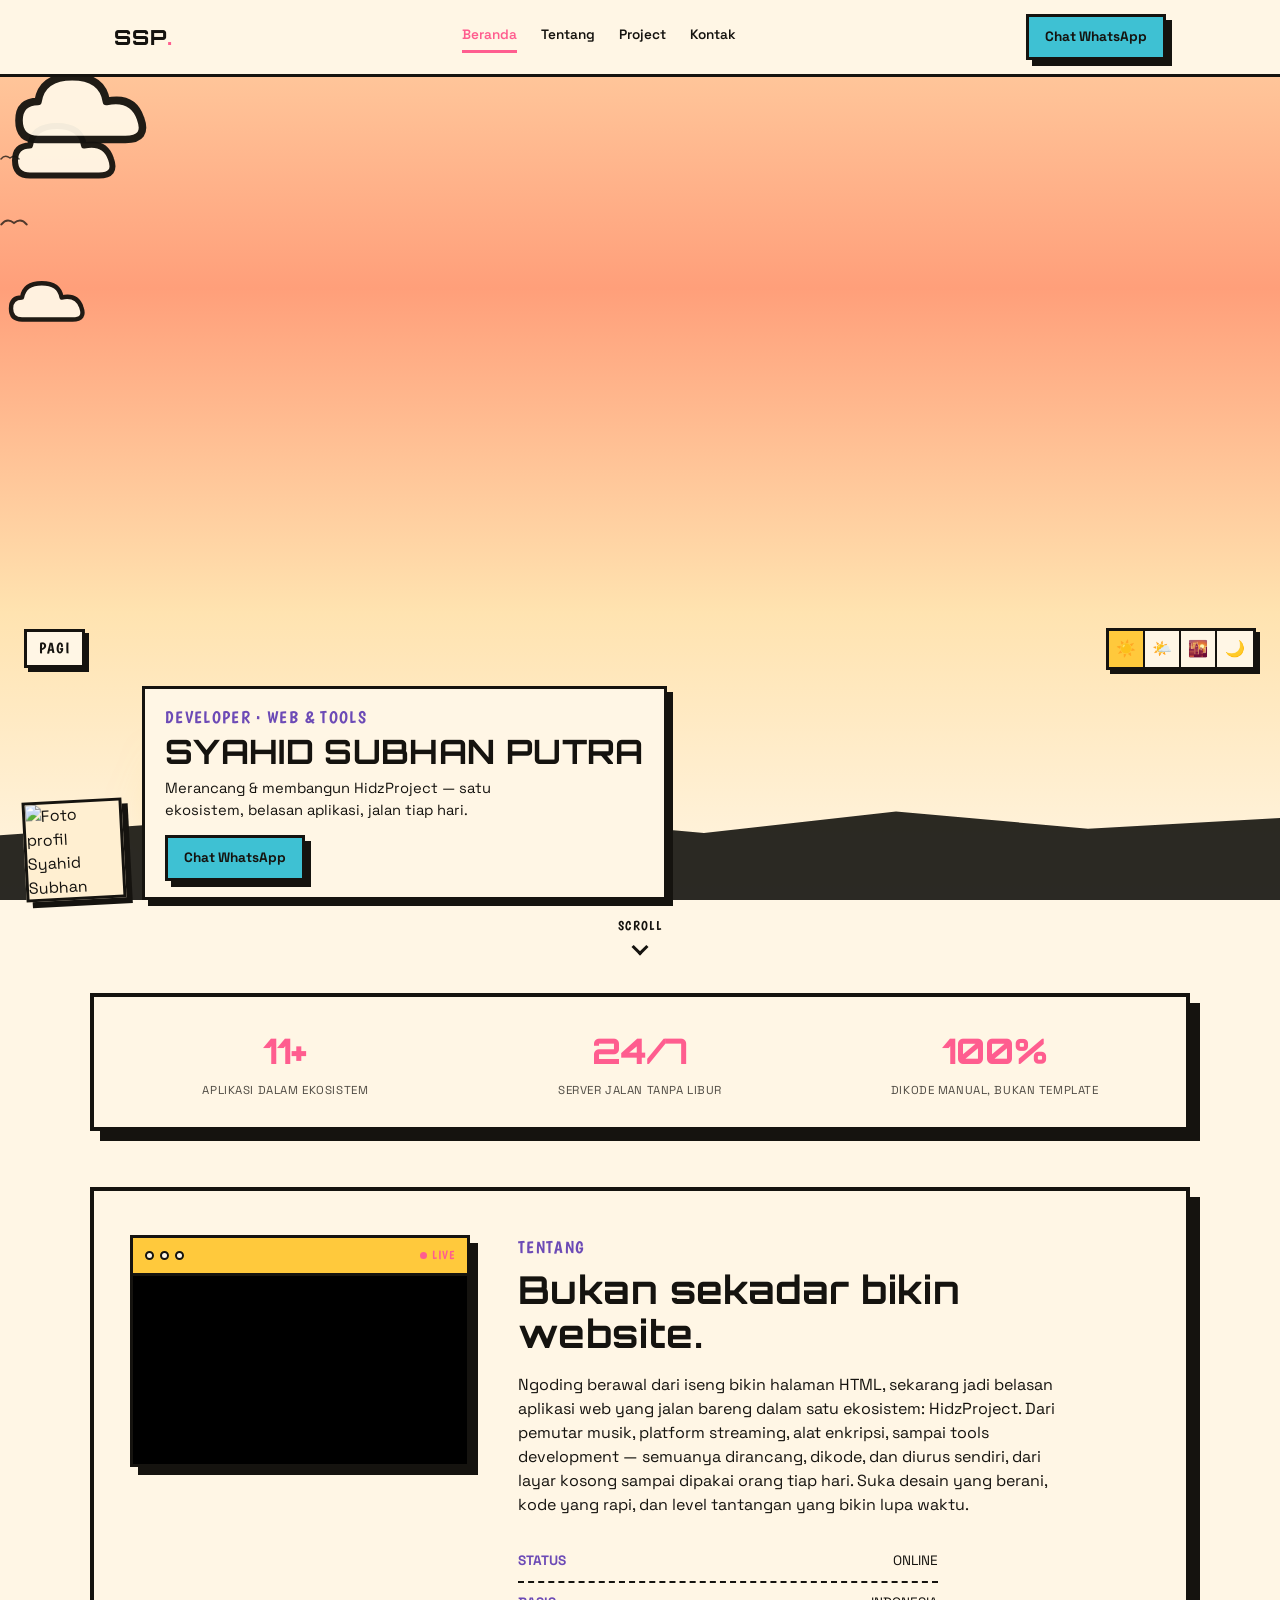
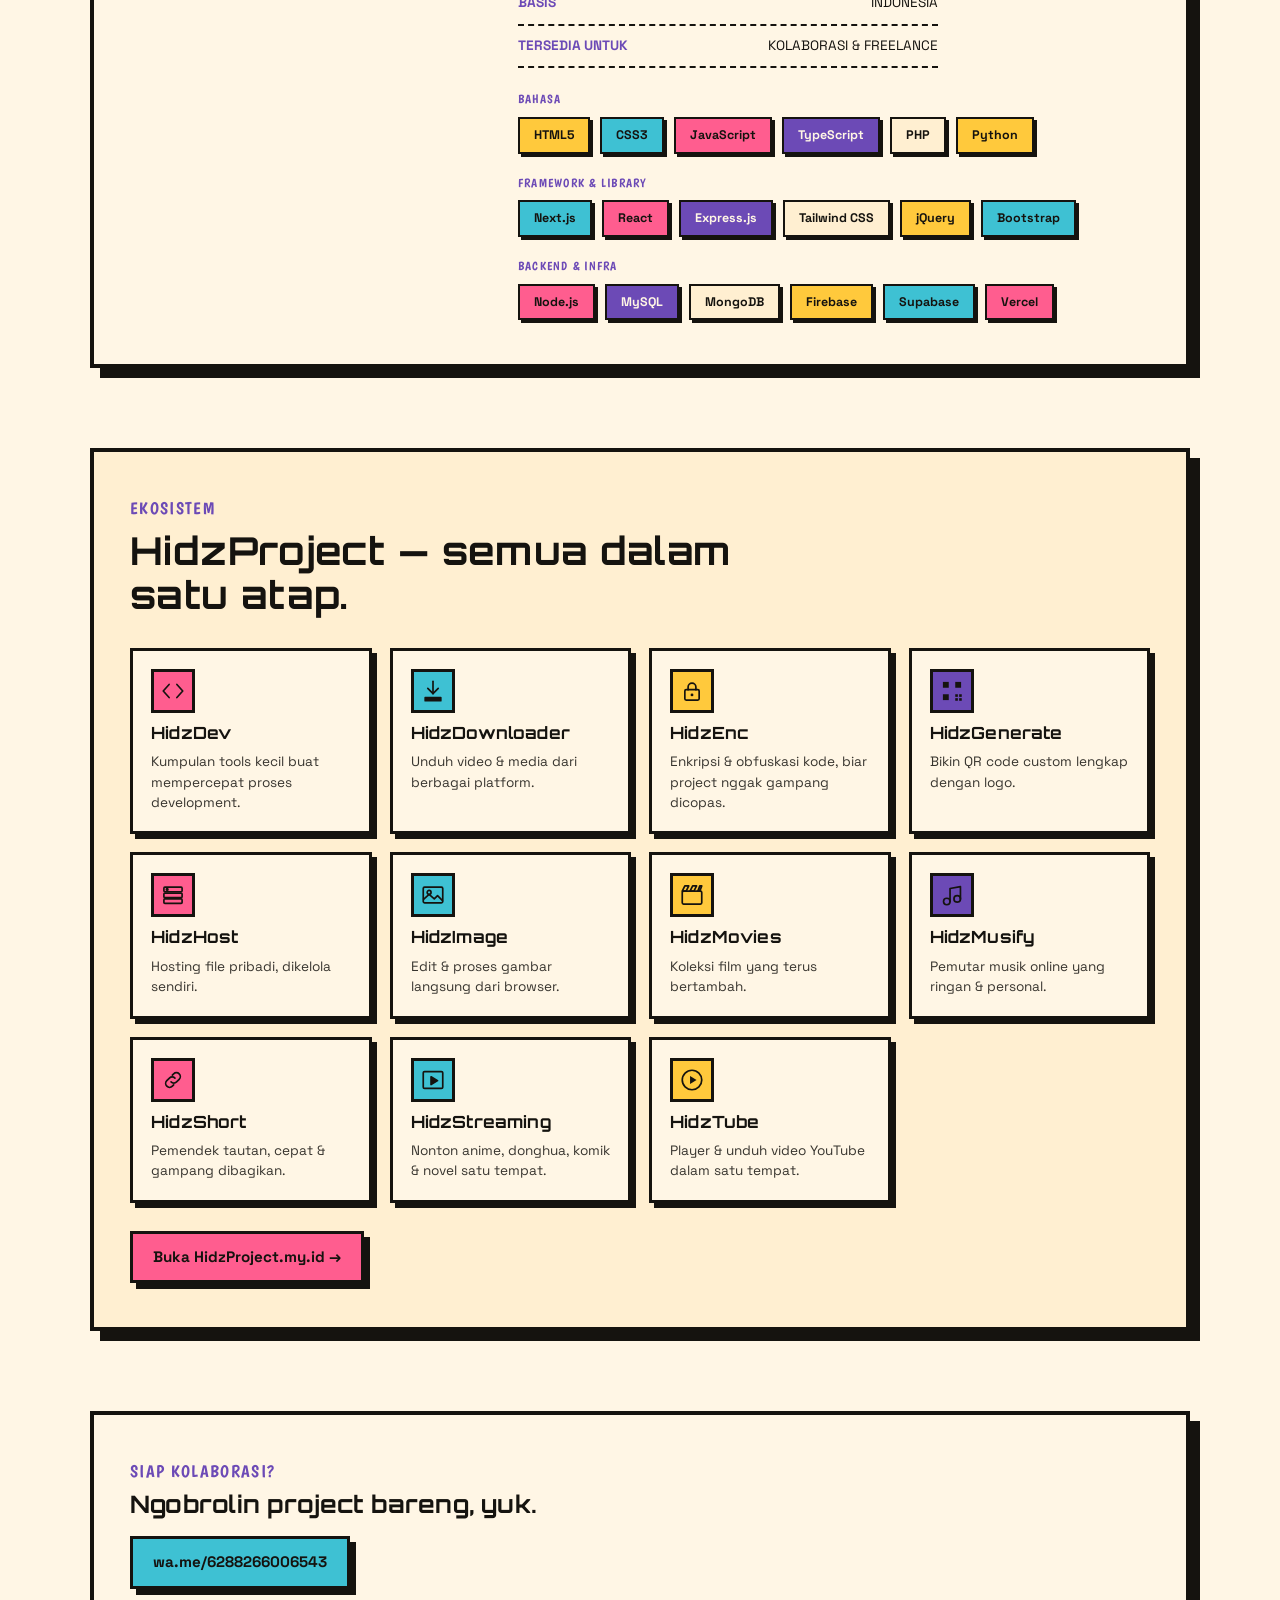
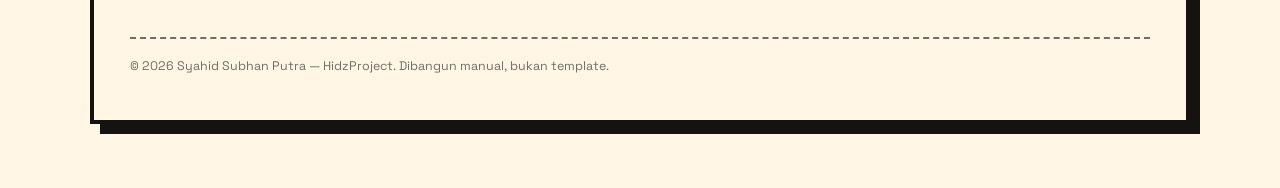
==== index.html @ 43501d0a "Add files via upload" ====
<!DOCTYPE html>
<html lang="id">
<head>
<meta charset="UTF-8">
<meta name="viewport" content="width=device-width, initial-scale=1.0">
<title>Syahid Subhan Putra — Web Developer & Pembuat HidzProject</title>
<meta name="description" content="Syahid Subhan Putra, web developer yang merancang & mengurus HidzProject — ekosistem belasan aplikasi web, dikode manual dari nol tanpa template.">
<link rel="preconnect" href="https://fonts.googleapis.com">
<link rel="preconnect" href="https://fonts.gstatic.com" crossorigin>
<link href="https://fonts.googleapis.com/css2?family=Orbitron:wght@500;700;800;900&family=Space+Grotesk:wght@400;500;600;700&family=Boogaloo&display=swap" rel="stylesheet">

<meta name="robots" content="index, follow">
<meta name="theme-color" content="#FFC93C">
<!-- Ganti og:url / canonical di bawah sesuai domain final saat halaman ini di-deploy -->
<link rel="canonical" href="https://hidzproject.my.id">
<meta property="og:type" content="website">
<meta property="og:locale" content="id_ID">
<meta property="og:title" content="Syahid Subhan Putra — Web Developer & Pembuat HidzProject">
<meta property="og:description" content="Merancang & mengurus HidzProject sendirian — belasan aplikasi web, dikode manual, jalan tiap hari tanpa template.">
<meta property="og:image" content="https://www.gobox.my.id/file/yYCmVbg1eo4v.png">
<meta property="og:url" content="https://hidzproject.my.id">
<meta name="twitter:card" content="summary_large_image">
<meta name="twitter:title" content="Syahid Subhan Putra — Web Developer & Pembuat HidzProject">
<meta name="twitter:description" content="Merancang & mengurus HidzProject sendirian — belasan aplikasi web, dikode manual, jalan tiap hari tanpa template.">
<meta name="twitter:image" content="https://www.gobox.my.id/file/yYCmVbg1eo4v.png">
<link rel="icon" type="image/svg+xml" href="data:image/svg+xml,%3Csvg xmlns='http://www.w3.org/2000/svg' viewBox='0 0 100 100'%3E%3Ccircle cx='50' cy='50' r='30' fill='%23FFC93C' stroke='%2315130F' stroke-width='6'/%3E%3C/svg%3E">
<script type="application/ld+json">
{
  "@context": "https://schema.org",
  "@type": "Person",
  "name": "Syahid Subhan Putra",
  "jobTitle": "Web Developer",
  "url": "https://hidzproject.my.id",
  "image": "https://www.gobox.my.id/file/yYCmVbg1eo4v.png",
  "sameAs": ["https://wa.me/6288266006543"],
  "description": "Developer di balik HidzProject, ekosistem aplikasi web.",
  "knowsAbout": ["JavaScript", "TypeScript", "Firebase", "Supabase", "Next.js", "React", "Web Security"]
}
</script>

<style>
  /* ============ TOKENS ============ */
  :root{
    --cream:#FFF6E5;
    --cream-2:#FFEFD1;
    --ink:#15130F;
    --yellow:#FFC93C;
    --pink:#FF5D8F;
    --cyan:#3EC1D3;
    --violet:#6C4AB6;
    --border-w:3px;
    --shadow-off:6px;
  }

  /* ============ RESET ============ */
  *,*::before,*::after{ box-sizing:border-box; margin:0; padding:0; }
  html{ scroll-behavior:smooth; }
  body{
    background:var(--cream);
    color:var(--ink);
    font-family:'Space Grotesk',sans-serif;
    line-height:1.5;
    -webkit-font-smoothing:antialiased;
    overflow-x:hidden;
  }
  img{ max-width:100%; display:block; }
  a{ color:inherit; }
  h1,h2,h3{ font-family:'Orbitron',sans-serif; line-height:1.15; letter-spacing:.01em; }
  .eyebrow{
    font-family:'Boogaloo',cursive;
    font-size:1.05rem;
    letter-spacing:.08em;
    color:var(--violet);
    margin-bottom:6px;
  }
  section h2{ font-size:clamp(1.6rem,4vw,2.4rem); margin-bottom:18px; max-width:640px; }
  :focus-visible{ outline:3px solid var(--violet); outline-offset:3px; }

  /* ============ BUTTONS ============ */
  .btn{
    display:inline-flex; align-items:center; gap:8px;
    font-family:'Space Grotesk',sans-serif; font-weight:700; font-size:.95rem;
    text-decoration:none; color:var(--ink);
    background:var(--yellow);
    border:var(--border-w) solid var(--ink);
    padding:12px 20px;
    box-shadow:var(--shadow-off) var(--shadow-off) 0 var(--ink);
    transition:transform .15s ease, box-shadow .15s ease;
    cursor:pointer;
    white-space:nowrap;
  }
  .btn:hover{ transform:translate(-3px,-3px); box-shadow:9px 9px 0 var(--ink); }
  .btn:active{ transform:translate(0,0); box-shadow:2px 2px 0 var(--ink); }
  .btn-wa{ background:var(--cyan); }
  .btn-cta{ background:var(--pink); margin-top:28px; }
  .btn-nav{ font-size:.85rem; padding:10px 16px; }

  /* ============ FIXED SKY BACKGROUND ============ */
  /* This is the whole page's living backdrop -- fixed to the viewport,
     everything else scrolls on top of it. */
  .bg-scene{
    position:fixed;
    inset:0;
    width:100vw;
    height:100vh;
    height:100dvh;
    overflow:hidden;
    z-index:0;
  }
  .sky-bg{
    position:absolute; inset:0;
    opacity:0;
    transition:opacity 1.8s ease;
    will-change:opacity;
  }
  .sky-bg.is-active{ opacity:1; }

  .clouds{ position:absolute; inset:0; z-index:2; transition:opacity 1.8s ease, filter 1.8s ease; }
  .cloud{ position:absolute; width:150px; opacity:.95; }
  .cloud svg{ width:100%; display:block; }
  .cloud-a{ top:12%; animation:driftA 34s linear infinite; }
  .cloud-b{ top:30%; width:110px; animation:driftB 26s linear infinite; animation-delay:-8s; }
  .cloud-c{ top:6%; width:190px; animation:driftC 42s linear infinite; animation-delay:-20s; }
  @keyframes driftA{ from{ transform:translateX(-20%); } to{ transform:translateX(120vw); } }
  @keyframes driftB{ from{ transform:translateX(-15%); } to{ transform:translateX(120vw); } }
  @keyframes driftC{ from{ transform:translateX(-25%); } to{ transform:translateX(120vw); } }

  .stars{ position:absolute; inset:0; z-index:1; opacity:0; transition:opacity 1.6s ease; }
  .star{ position:absolute; background:#fff; border-radius:50%; animation:twinkle 2.6s ease-in-out infinite; }
  .sparkle{ position:absolute; color:#FFF3C4; font-size:15px; animation:twinkle 3.2s ease-in-out infinite; }
  @keyframes twinkle{ 0%,100%{ opacity:.15; } 50%{ opacity:1; } }

  .meteors{ position:absolute; inset:0; z-index:1; opacity:0; transition:opacity 1.6s ease; }
  .meteor{
    position:absolute; width:74px; height:2px; border-radius:2px;
    background:linear-gradient(90deg, rgba(255,255,255,0), #fff);
    opacity:0;
    animation:meteorFall 2.6s linear infinite;
  }
  .meteor-1{ top:6%;  left:66%; animation-delay:.2s; }
  .meteor-2{ top:18%; left:34%; animation-delay:1.3s; }
  .meteor-3{ top:2%;  left:12%; animation-delay:2.5s; }
  .meteor-4{ top:12%; left:86%; animation-delay:3.6s; }
  @keyframes meteorFall{
    0%{ transform:translate(0,0) rotate(45deg); opacity:0; }
    8%{ opacity:1; }
    75%{ opacity:1; }
    100%{ transform:translate(-230px,230px) rotate(45deg); opacity:0; }
  }

  .celestial{
    position:absolute; width:min(14vw,120px); height:min(14vw,120px); z-index:2;
    transition:left 1.9s ease-in-out, bottom 1.9s ease-in-out, opacity 1.3s ease, transform 1.9s ease-in-out;
    will-change:left, bottom, opacity;
  }
  .sun{ transform:translate(-50%,50%); filter:drop-shadow(0 0 20px rgba(255,201,60,.55)); }
  .moon{ transform:translate(-50%,50%); filter:drop-shadow(0 0 16px rgba(255,246,229,.5)); }
  .sun-rays{ animation:spin 40s linear infinite; transform-origin:60px 60px; }
  @keyframes spin{ to{ transform:rotate(360deg); } }

  .birds{ position:absolute; inset:0; z-index:2; opacity:1; transition:opacity 1.6s ease; pointer-events:none; }
  .bg-scene[data-phase="sore"] .birds,
  .bg-scene[data-phase="malam"] .birds{ opacity:0; }
  .bird{ position:absolute; width:28px; opacity:.75; animation:birdFly linear infinite; }
  .bird svg{ width:100%; display:block; }
  .bird-1{ top:24%; animation-duration:19s; animation-delay:0s; }
  .bird-2{ top:17%; width:20px; animation-duration:25s; animation-delay:-7s; }
  @keyframes birdFly{ from{ transform:translateX(-10%); } to{ transform:translateX(120vw); } }

  /* phase-driven positions */
  .bg-scene[data-phase="pagi"]  .sun  { left:16%; bottom:10%;  opacity:1; }
  .bg-scene[data-phase="siang"] .sun  { left:50%; bottom:80%;  opacity:1; }
  .bg-scene[data-phase="sore"]  .sun  { left:84%; bottom:14%;  opacity:1; }
  .bg-scene[data-phase="malam"] .sun  { left:50%; bottom:-20%; opacity:0; }

  .bg-scene[data-phase="pagi"]  .moon { left:50%; bottom:-20%; opacity:0; }
  .bg-scene[data-phase="siang"] .moon { left:50%; bottom:-20%; opacity:0; }
  .bg-scene[data-phase="sore"]  .moon { left:50%; bottom:-20%; opacity:0; }
  .bg-scene[data-phase="malam"] .moon { left:50%; bottom:70%;  opacity:1; }

  .bg-scene[data-phase="malam"] .stars   { opacity:1; }
  .bg-scene[data-phase="malam"] .meteors { opacity:1; }
  .bg-scene[data-phase="malam"] .clouds  { opacity:.5; filter:brightness(.45) saturate(.7); }
  .bg-scene[data-phase="sore"]  .clouds  { filter:hue-rotate(8deg) brightness(1.02); }

  .ground{
    position:absolute; left:0; right:0; bottom:0; height:12%;
    background:var(--ink); opacity:.9; z-index:2;
    clip-path:polygon(0 40%, 12% 30%, 26% 45%, 40% 22%, 55% 38%, 70% 18%, 85% 34%, 100% 24%, 100% 100%, 0 100%);
  }

  /* ============ NAV ============ */
  .nav{
    position:sticky; top:0; z-index:50;
    background:var(--cream);
    border-bottom:var(--border-w) solid var(--ink);
  }
  .nav-inner{
    max-width:1100px; margin:0 auto; padding:14px 24px;
    display:flex; align-items:center; justify-content:space-between;
  }
  .logo{ font-family:'Orbitron',sans-serif; font-weight:800; font-size:1.3rem; letter-spacing:.04em; }
  .logo-dot{ color:var(--pink); }
  .nav-links{ display:flex; gap:24px; font-size:.85rem; font-weight:600; }
  .nav-links a{ text-decoration:none; position:relative; padding-bottom:4px; }
  .nav-links a.active{ color:var(--pink); }
  .nav-links a.active::after{
    content:''; position:absolute; left:0; right:0; bottom:-4px; height:3px; background:var(--pink);
  }
  @media (max-width:680px){ .nav-links{ display:none; } }

  /* ============ MOBILE NAV (hamburger + drawer) ============ */
  .nav-toggle{
    display:none;
    flex-direction:column; justify-content:center; gap:5px;
    width:38px; height:38px;
    background:var(--cream); border:var(--border-w) solid var(--ink);
    box-shadow:3px 3px 0 var(--ink);
    cursor:pointer;
  }
  .nav-toggle span{ display:block; width:18px; height:2.5px; background:var(--ink); margin:0 auto; }
  .nav-toggle:active{ box-shadow:1px 1px 0 var(--ink); transform:translate(2px,2px); }
  @media (max-width:680px){ .nav-toggle{ display:flex; } }

  .mobile-nav{
    display:none;
    max-height:0;
    overflow:hidden;
    background:var(--cream-2);
    border-bottom:0 solid var(--ink);
    transition:max-height .3s ease;
  }
  .mobile-nav.is-open{ max-height:320px; border-bottom-width:var(--border-w); }
  .mobile-nav-inner{ padding:18px 24px; display:flex; flex-direction:column; gap:14px; }
  .mobile-nav-inner a{ text-decoration:none; font-weight:600; font-size:.95rem; }
  .mobile-nav-inner a.active{ color:var(--pink); }
  .mobile-nav-inner .btn{ align-self:flex-start; }
  @media (max-width:680px){ .mobile-nav{ display:block; } }

  /* ============ HERO (transparent -- sky shows through) ============ */
  .hero{
    position:relative;
    z-index:1;
    min-height:100vh;
    min-height:100dvh;
    display:flex;
    flex-direction:column;
    justify-content:flex-end;
    gap:16px;
    padding:24px;
  }
  .phase-controls{ display:flex; align-items:center; justify-content:space-between; gap:12px; flex-wrap:wrap; }
  .phase-badge{
    font-family:'Boogaloo',cursive; font-size:.95rem; letter-spacing:.08em;
    background:var(--cream); border:var(--border-w) solid var(--ink);
    box-shadow:4px 4px 0 var(--ink);
    padding:5px 12px;
  }
  .phase-switch{
    display:flex;
    border:var(--border-w) solid var(--ink);
    box-shadow:4px 4px 0 var(--ink);
    background:var(--cream);
  }
  .phase-switch button{
    width:36px; height:36px;
    display:flex; align-items:center; justify-content:center;
    font-size:1rem; line-height:1;
    background:transparent; border:none; border-right:2px solid var(--ink);
    cursor:pointer; transition:background .15s ease;
  }
  .phase-switch button:last-child{ border-right:none; }
  .phase-switch button:hover{ background:var(--cream-2); }
  .phase-switch button.active{ background:var(--yellow); }

  .hero-content-row{ display:flex; align-items:flex-end; gap:18px; }

  @keyframes heroFadeUp{ from{ opacity:0; transform:translateY(16px); } to{ opacity:1; transform:translateY(0); } }
  .hero-anim-1{ animation:heroFadeUp .8s ease both; animation-delay:.1s; }
  .hero-anim-2{ animation:heroFadeUp .8s ease both; animation-delay:.3s; }
  .hero-anim-3{ animation:heroFadeUp .8s ease both; animation-delay:.9s; }
  .avatar-frame{
    flex-shrink:0;
    width:100px; height:100px;
    border:var(--border-w) solid var(--ink);
    box-shadow:6px 6px 0 var(--ink);
    background:var(--cream-2);
    transform:rotate(-3deg);
    overflow:hidden;
  }
  .avatar-frame img{ width:100%; height:100%; object-fit:cover; }
  .hero-card{
    background:var(--cream);
    border:var(--border-w) solid var(--ink);
    box-shadow:6px 6px 0 var(--ink);
    padding:16px 20px;
  }
  .hero-card h1{ font-size:clamp(1.3rem,4.4vw,2.1rem); }
  .hero-name .letter{
    display:inline-block;
    opacity:0;
    animation:letterWaveIn .55s cubic-bezier(.22,1,.36,1) both;
  }
  .hero-name .letter.dir-top{ transform:translateY(-22px); }
  .hero-name .letter.dir-right{ transform:translateX(22px); }
  .hero-name .letter.dir-bottom{ transform:translateY(22px); }
  .hero-name .letter.dir-left{ transform:translateX(-22px); }
  @keyframes letterWaveIn{
    to{ opacity:1; transform:translate(0,0); }
  }
  .hero-card .tagline{ font-size:.92rem; margin-top:6px; max-width:44ch; }
  .hero-card .btn{ margin-top:14px; font-size:.85rem; padding:10px 16px; }

  .scroll-cue{
    align-self:center;
    display:flex; flex-direction:column; align-items:center; gap:6px;
    font-family:'Boogaloo',cursive; font-size:.8rem; letter-spacing:.1em;
    color:var(--ink); opacity:.75;
  }
  .scroll-cue .arrow{
    width:12px; height:12px;
    border-right:3px solid var(--ink); border-bottom:3px solid var(--ink);
    transform:rotate(45deg);
    animation:bounce 1.6s ease-in-out infinite;
  }
  @keyframes bounce{ 0%,100%{ transform:translateY(0) rotate(45deg); } 50%{ transform:translateY(6px) rotate(45deg); } }

  /* ============ PANEL SECTIONS ============ */
  /* Transparent wrappers with margin so the fixed sky shows through
     in the gaps above, below, and beside each panel. */
  .panel-section{ position:relative; z-index:1; padding:40px 24px; scroll-margin-top:76px; }
  .panel{
    max-width:1100px; margin:0 auto;
    background:var(--cream);
    border:4px solid var(--ink);
    box-shadow:10px 10px 0 var(--ink);
    padding:44px 36px;
  }
  .panel-alt{ background:var(--cream-2); }

  .stats-section{ padding-top:16px; padding-bottom:16px; }
  .stats-panel{
    display:grid; grid-template-columns:repeat(3,1fr); gap:20px;
    text-align:center; padding:28px 24px;
  }
  .stat-item{ display:flex; flex-direction:column; gap:4px; }
  .stat-number{ font-family:'Orbitron',sans-serif; font-size:clamp(1.5rem,5vw,2.2rem); font-weight:800; color:var(--pink); }
  .stat-label{ font-size:.72rem; letter-spacing:.05em; opacity:.75; }
  @media (max-width:600px){ .stats-panel{ grid-template-columns:1fr; gap:14px; } }

  /* ============ ABOUT ============ */
  .about-grid{
    display:grid; grid-template-columns:340px 1fr; gap:48px; align-items:start;
  }
  .cam-widget{
    border:var(--border-w) solid var(--ink);
    box-shadow:8px 8px 0 var(--ink);
    background:var(--ink);
    transform:rotate(-2deg);
  }
  .cam-bar{
    display:flex; align-items:center; gap:6px;
    padding:8px 12px; background:var(--yellow); border-bottom:var(--border-w) solid var(--ink);
  }
  .cam-bar .dot{ width:9px; height:9px; border-radius:50%; border:2px solid var(--ink); background:var(--cream); }
  .cam-label{
    margin-left:auto; font-family:'Boogaloo',cursive; letter-spacing:.08em;
    font-size:.78rem; color:var(--pink); display:flex; align-items:center; gap:5px;
  }
  .cam-label::before{
    content:''; width:7px; height:7px; border-radius:50%; background:var(--pink);
    animation:blink 1.4s ease-in-out infinite;
  }
  @keyframes blink{ 0%,100%{ opacity:1; } 50%{ opacity:.25; } }
  .cam-video{ width:100%; aspect-ratio:16/9; object-fit:cover; display:block; background:#000; }

  .status-list{ list-style:none; margin-top:24px; max-width:420px; }
  .status-list li{
    display:flex; justify-content:space-between; gap:12px;
    padding:10px 0; border-bottom:2px dashed var(--ink);
    font-size:.85rem;
  }
  .status-list li span:first-child{ font-weight:700; color:var(--violet); }
  .about-text p.body-copy{ margin-top:2px; max-width:56ch; }

  .skills-group{ margin-top:20px; }
  .skills-group:first-of-type{ margin-top:22px; }
  .skills-label{
    font-family:'Boogaloo',cursive; font-size:.78rem; letter-spacing:.1em;
    color:var(--violet); margin-bottom:8px;
  }
  .skills-row{ display:flex; flex-wrap:wrap; gap:10px; }
  .skill-badge{
    font-family:'Space Grotesk',sans-serif; font-weight:700; font-size:.78rem;
    padding:7px 14px;
    background:var(--accent, var(--cream-2));
    border:2px solid var(--ink);
    box-shadow:3px 3px 0 var(--ink);
  }

  /* ============ PROJECTS ============ */
  .project-grid{
    display:grid; grid-template-columns:repeat(auto-fill,minmax(220px,1fr)); gap:18px; margin-top:32px;
  }
  .project-card{
    position:relative;
    background:var(--cream);
    border:var(--border-w) solid var(--ink);
    box-shadow:5px 5px 0 var(--ink);
    padding:18px;
    display:flex; flex-direction:column; gap:10px;
    transition:transform .15s ease, box-shadow .15s ease;
  }
  .project-card:hover{ transform:translate(-3px,-3px); box-shadow:8px 8px 0 var(--ink); }
  .project-card .card-link{ position:absolute; inset:0; z-index:1; }
  .project-icon{
    width:44px; height:44px;
    background:var(--accent, var(--yellow));
    border:var(--border-w) solid var(--ink);
    display:flex; align-items:center; justify-content:center;
  }
  .project-icon svg{ width:26px; height:26px; }
  .project-card h3{ font-size:1.05rem; display:flex; align-items:center; justify-content:space-between; gap:6px; }
  .project-card h3 .go-arrow{ font-size:.85rem; opacity:.5; transition:transform .15s ease, opacity .15s ease; }
  .project-card:hover h3 .go-arrow{ opacity:1; transform:translate(2px,-2px); }
  .project-card p{ font-size:.85rem; opacity:.85; }

  /* ============ FOOTER ============ */
  .footer{ padding-bottom:64px; }
  .footer .btn{ margin-top:18px; }
  .footer-credit{ margin-top:48px; font-size:.78rem; opacity:.6; border-top:2px dashed var(--ink); padding-top:18px; }

  /* ============ BACK TO TOP ============ */
  .back-to-top{
    position:fixed; right:20px; bottom:20px; z-index:60;
    width:46px; height:46px;
    background:var(--yellow); border:var(--border-w) solid var(--ink);
    box-shadow:4px 4px 0 var(--ink);
    font-size:1.2rem; font-weight:700; font-family:'Space Grotesk',sans-serif;
    display:flex; align-items:center; justify-content:center;
    cursor:pointer;
    opacity:0; pointer-events:none; transform:translateY(10px);
    transition:opacity .3s ease, transform .3s ease, box-shadow .15s ease;
  }
  .back-to-top.visible{ opacity:1; pointer-events:auto; transform:translateY(0); }
  .back-to-top:hover{ box-shadow:6px 6px 0 var(--ink); transform:translate(-2px,-2px); }

  /* ============ REVEAL ============ */
  [data-reveal]{ opacity:0; transform:translateY(18px); transition:opacity .7s ease, transform .7s ease; }
  [data-reveal].in-view{ opacity:1; transform:translateY(0); }

  /* ============ RESPONSIVE ============ */
  @media (max-width:760px){
    .about-grid{ grid-template-columns:1fr; gap:32px; }
    .cam-widget{ max-width:320px; }
    .hero-content-row{ flex-direction:column; align-items:flex-start; }
    .avatar-frame{ width:80px; height:80px; }
    .panel{ padding:32px 22px; }
    .scroll-cue{ display:none; }
  }

  /* ============ REDUCED MOTION ============ */
  @media (prefers-reduced-motion:reduce){
    *,*::before,*::after{
      animation-duration:.01ms !important;
      animation-iteration-count:1 !important;
      transition-duration:.2s !important;
    }
  }
</style>
</head>
<body>

  <!-- ============ FIXED SKY BACKGROUND (whole-page backdrop) ============ -->
  <div class="bg-scene" id="sky" data-phase="pagi">
    <div class="sky-bg layer-a" id="skyLayerA"></div>
    <div class="sky-bg layer-b" id="skyLayerB"></div>

    <div class="stars" id="stars"></div>

    <div class="clouds">
      <div class="cloud cloud-a">
        <svg viewBox="0 0 100 60"><path d="M20 45 Q10 45 10 35 Q10 25 20 25 Q22 12 38 12 Q54 12 56 25 Q70 22 74 34 Q78 45 66 45 Z" fill="#FFF6E5" stroke="#15130F" stroke-width="4" stroke-linejoin="round"/></svg>
      </div>
      <div class="cloud cloud-b">
        <svg viewBox="0 0 100 60"><path d="M20 45 Q10 45 10 35 Q10 25 20 25 Q22 12 38 12 Q54 12 56 25 Q70 22 74 34 Q78 45 66 45 Z" fill="#FFF6E5" stroke="#15130F" stroke-width="4" stroke-linejoin="round"/></svg>
      </div>
      <div class="cloud cloud-c">
        <svg viewBox="0 0 100 60"><path d="M20 45 Q10 45 10 35 Q10 25 20 25 Q22 12 38 12 Q54 12 56 25 Q70 22 74 34 Q78 45 66 45 Z" fill="#FFF6E5" stroke="#15130F" stroke-width="4" stroke-linejoin="round"/></svg>
      </div>
    </div>

    <div class="birds">
      <div class="bird bird-1"><svg viewBox="0 0 40 20"><path d="M2 12 Q10 2 20 10 Q30 2 38 12" fill="none" stroke="#15130F" stroke-width="3" stroke-linecap="round"/></svg></div>
      <div class="bird bird-2"><svg viewBox="0 0 40 20"><path d="M2 12 Q10 2 20 10 Q30 2 38 12" fill="none" stroke="#15130F" stroke-width="3" stroke-linecap="round"/></svg></div>
    </div>

    <div class="meteors" id="meteors">
      <span class="meteor meteor-1"></span>
      <span class="meteor meteor-2"></span>
      <span class="meteor meteor-3"></span>
      <span class="meteor meteor-4"></span>
    </div>

    <svg class="celestial sun" id="sunEl" viewBox="0 0 120 120">
      <g class="sun-rays" fill="#FFC93C" stroke="#15130F" stroke-width="3">
        <rect x="56" y="2"  width="8" height="18" rx="3" transform="rotate(0 60 60)"/>
        <rect x="56" y="2"  width="8" height="18" rx="3" transform="rotate(45 60 60)"/>
        <rect x="56" y="2"  width="8" height="18" rx="3" transform="rotate(90 60 60)"/>
        <rect x="56" y="2"  width="8" height="18" rx="3" transform="rotate(135 60 60)"/>
        <rect x="56" y="2"  width="8" height="18" rx="3" transform="rotate(180 60 60)"/>
        <rect x="56" y="2"  width="8" height="18" rx="3" transform="rotate(225 60 60)"/>
        <rect x="56" y="2"  width="8" height="18" rx="3" transform="rotate(270 60 60)"/>
        <rect x="56" y="2"  width="8" height="18" rx="3" transform="rotate(315 60 60)"/>
      </g>
      <circle cx="60" cy="60" r="28" fill="#FFC93C" stroke="#15130F" stroke-width="5"/>
      <circle cx="51" cy="57" r="3.2" fill="#15130F"/>
      <circle cx="69" cy="57" r="3.2" fill="#15130F"/>
      <path d="M49 69 Q60 78 71 69" stroke="#15130F" stroke-width="4" fill="none" stroke-linecap="round"/>
    </svg>

    <svg class="celestial moon" id="moonEl" viewBox="0 0 120 120">
      <path d="M60 20 A40 40 0 1 0 60 100 A32 32 0 1 1 60 20 Z" fill="#FFF6E5" stroke="#15130F" stroke-width="5" stroke-linejoin="round"/>
      <circle cx="56" cy="52" r="2.6" fill="#15130F"/>
      <circle cx="52" cy="66" r="2" fill="#15130F"/>
      <path d="M46 58 q4 3 8 0" stroke="#15130F" stroke-width="3" fill="none" stroke-linecap="round"/>
      <path d="M58 58 q4 3 8 0" stroke="#15130F" stroke-width="3" fill="none" stroke-linecap="round"/>
    </svg>

    <div class="ground"></div>
  </div>

  <!-- ============ NAV ============ -->
  <header class="nav">
    <div class="nav-inner">
      <span class="logo">SSP<span class="logo-dot">.</span></span>
      <nav class="nav-links">
        <a href="#beranda">Beranda</a>
        <a href="#tentang">Tentang</a>
        <a href="#project">Project</a>
        <a href="#kontak">Kontak</a>
      </nav>
      <a class="btn btn-nav btn-wa" href="https://wa.me/6288266006543" target="_blank" rel="noopener">Chat WhatsApp</a>
      <button type="button" class="nav-toggle" id="navToggle" aria-label="Buka menu" aria-expanded="false" aria-controls="mobileNav">
        <span></span><span></span><span></span>
      </button>
    </div>
    <div class="mobile-nav" id="mobileNav">
      <div class="mobile-nav-inner">
        <a href="#beranda">Beranda</a>
        <a href="#tentang">Tentang</a>
        <a href="#project">Project</a>
        <a href="#kontak">Kontak</a>
        <a class="btn btn-wa" href="https://wa.me/6288266006543" target="_blank" rel="noopener">Chat WhatsApp</a>
      </div>
    </div>
  </header>

  <!-- ============ HERO ============ -->
  <section class="hero" id="beranda">
    <div class="phase-controls hero-anim-1">
      <span class="phase-badge" id="phaseBadge">PAGI</span>
      <div class="phase-switch" id="phaseSwitch">
        <button type="button" data-phase-btn="pagi" aria-label="Ganti ke pagi">☀️</button>
        <button type="button" data-phase-btn="siang" aria-label="Ganti ke siang">🌤️</button>
        <button type="button" data-phase-btn="sore" aria-label="Ganti ke sore">🌇</button>
        <button type="button" data-phase-btn="malam" aria-label="Ganti ke malam">🌙</button>
      </div>
    </div>

    <div class="hero-content-row hero-anim-2">
      <div class="avatar-frame">
        <img src="https://www.gobox.my.id/file/yYCmVbg1eo4v.png" alt="Foto profil Syahid Subhan Putra">
      </div>
      <div class="hero-card">
        <p class="eyebrow" style="margin-bottom:2px;">DEVELOPER · WEB &amp; TOOLS</p>
        <h1>SYAHID SUBHAN PUTRA</h1>
        <p class="tagline">Merancang &amp; membangun HidzProject — satu ekosistem, belasan aplikasi, jalan tiap hari.</p>
        <a class="btn btn-wa" href="https://wa.me/6288266006543" target="_blank" rel="noopener">Chat WhatsApp</a>
      </div>
    </div>

    <div class="scroll-cue hero-anim-3"><span>SCROLL</span><span class="arrow"></span></div>
  </section>

  <!-- ============ STATS ============ -->
  <section class="panel-section stats-section">
    <div class="panel stats-panel" data-reveal>
      <div class="stat-item">
        <span class="stat-number" data-count-to="11" data-suffix="+">0</span>
        <span class="stat-label">APLIKASI DALAM EKOSISTEM</span>
      </div>
      <div class="stat-item">
        <span class="stat-number">24/7</span>
        <span class="stat-label">SERVER JALAN TANPA LIBUR</span>
      </div>
      <div class="stat-item">
        <span class="stat-number" data-count-to="100" data-suffix="%">0</span>
        <span class="stat-label">DIKODE MANUAL, BUKAN TEMPLATE</span>
      </div>
    </div>
  </section>

  <!-- ============ ABOUT ============ -->
  <section class="panel-section" id="tentang">
    <div class="panel about-panel about-grid">
      <div class="cam-widget" data-reveal>
        <div class="cam-bar">
          <span class="dot"></span><span class="dot"></span><span class="dot"></span>
          <span class="cam-label">LIVE</span>
        </div>
        <video class="cam-video" src="https://www.gobox.my.id/file/RCZGfw0rFuYu.mp4" autoplay muted loop playsinline></video>
      </div>

      <div class="about-text" data-reveal>
        <p class="eyebrow">TENTANG</p>
        <h2>Bukan sekadar bikin website.</h2>
        <p class="body-copy">Ngoding berawal dari iseng bikin halaman HTML, sekarang jadi belasan aplikasi web yang jalan bareng dalam satu ekosistem: HidzProject. Dari pemutar musik, platform streaming, alat enkripsi, sampai tools development — semuanya dirancang, dikode, dan diurus sendiri, dari layar kosong sampai dipakai orang tiap hari. Suka desain yang berani, kode yang rapi, dan level tantangan yang bikin lupa waktu.</p>

        <ul class="status-list">
          <li><span>STATUS</span><span>ONLINE</span></li>
          <li><span>BASIS</span><span>INDONESIA</span></li>
          <li><span>TERSEDIA UNTUK</span><span>KOLABORASI &amp; FREELANCE</span></li>
        </ul>

        <div class="skills-group">
          <p class="skills-label">BAHASA</p>
          <div class="skills-row">
            <span class="skill-badge" style="--accent:var(--yellow)">HTML5</span>
            <span class="skill-badge" style="--accent:var(--cyan)">CSS3</span>
            <span class="skill-badge" style="--accent:var(--pink)">JavaScript</span>
            <span class="skill-badge" style="--accent:var(--violet); color:var(--cream)">TypeScript</span>
            <span class="skill-badge" style="--accent:var(--cream-2)">PHP</span>
            <span class="skill-badge" style="--accent:var(--yellow)">Python</span>
          </div>
        </div>

        <div class="skills-group">
          <p class="skills-label">FRAMEWORK &amp; LIBRARY</p>
          <div class="skills-row">
            <span class="skill-badge" style="--accent:var(--cyan)">Next.js</span>
            <span class="skill-badge" style="--accent:var(--pink)">React</span>
            <span class="skill-badge" style="--accent:var(--violet); color:var(--cream)">Express.js</span>
            <span class="skill-badge" style="--accent:var(--cream-2)">Tailwind CSS</span>
            <span class="skill-badge" style="--accent:var(--yellow)">jQuery</span>
            <span class="skill-badge" style="--accent:var(--cyan)">Bootstrap</span>
          </div>
        </div>

        <div class="skills-group">
          <p class="skills-label">BACKEND &amp; INFRA</p>
          <div class="skills-row">
            <span class="skill-badge" style="--accent:var(--pink)">Node.js</span>
            <span class="skill-badge" style="--accent:var(--violet); color:var(--cream)">MySQL</span>
            <span class="skill-badge" style="--accent:var(--cream-2)">MongoDB</span>
            <span class="skill-badge" style="--accent:var(--yellow)">Firebase</span>
            <span class="skill-badge" style="--accent:var(--cyan)">Supabase</span>
            <span class="skill-badge" style="--accent:var(--pink)">Vercel</span>
          </div>
        </div>
      </div>
    </div>
  </section>

  <!-- ============ PROJECTS ============ -->
  <section class="panel-section" id="project">
    <div class="panel panel-alt">
      <p class="eyebrow" data-reveal>EKOSISTEM</p>
      <h2 data-reveal>HidzProject — semua dalam satu atap.</h2>

      <div class="project-grid" data-reveal>
        <article class="project-card" style="--accent:var(--pink)">
          <div class="project-icon">
            <svg viewBox="0 0 40 40" fill="none" stroke="#15130F" stroke-width="2.6" stroke-linecap="round" stroke-linejoin="round">
              <path d="M14 10 L5 20 L14 30"/>
              <path d="M26 10 L35 20 L26 30"/>
            </svg>
          </div>
          <h3>HidzDev</h3>
          <p>Kumpulan tools kecil buat mempercepat proses development.</p>
        </article>

        <article class="project-card" style="--accent:var(--cyan)">
          <div class="project-icon">
            <svg viewBox="0 0 40 40" fill="none" stroke="#15130F" stroke-width="2.6" stroke-linecap="round" stroke-linejoin="round">
              <path d="M20 5v19"/><path d="M12 16l8 8 8-8"/><path d="M8 30h24v5H8z" fill="#15130F"/>
            </svg>
          </div>
          <h3>HidzDownloader</h3>
          <p>Unduh video &amp; media dari berbagai platform.</p>
        </article>

        <article class="project-card" style="--accent:var(--yellow)">
          <div class="project-icon">
            <svg viewBox="0 0 40 40" fill="none" stroke="#15130F" stroke-width="2.6" stroke-linejoin="round">
              <rect x="9" y="18" width="22" height="16" rx="2"/>
              <path d="M14 18v-4a6 6 0 0 1 12 0v4" stroke-linecap="round"/>
              <circle cx="20" cy="26" r="2.2" fill="#15130F" stroke="none"/>
            </svg>
          </div>
          <h3>HidzEnc</h3>
          <p>Enkripsi &amp; obfuskasi kode, biar project nggak gampang dicopas.</p>
        </article>

        <article class="project-card" style="--accent:var(--violet)">
          <div class="project-icon">
            <svg viewBox="0 0 40 40" fill="#15130F" stroke="none">
              <rect x="6" y="6" width="9" height="9"/><rect x="25" y="6" width="9" height="9"/>
              <rect x="6" y="25" width="9" height="9"/>
              <rect x="25" y="25" width="4" height="4"/><rect x="31" y="25" width="4" height="4"/>
              <rect x="25" y="31" width="4" height="4"/><rect x="31" y="31" width="4" height="4"/>
            </svg>
          </div>
          <h3>HidzGenerate</h3>
          <p>Bikin QR code custom lengkap dengan logo.</p>
        </article>

        <article class="project-card" style="--accent:var(--pink)">
          <div class="project-icon">
            <svg viewBox="0 0 40 40" fill="none" stroke="#15130F" stroke-width="2.6" stroke-linejoin="round">
              <rect x="6" y="8" width="28" height="7" rx="1.5"/>
              <rect x="6" y="17" width="28" height="7" rx="1.5"/>
              <rect x="6" y="26" width="28" height="7" rx="1.5"/>
              <circle cx="11" cy="11.5" r="1.2" fill="#15130F"/>
            </svg>
          </div>
          <h3>HidzHost</h3>
          <p>Hosting file pribadi, dikelola sendiri.</p>
        </article>

        <article class="project-card" style="--accent:var(--cyan)">
          <div class="project-icon">
            <svg viewBox="0 0 40 40" fill="none" stroke="#15130F" stroke-width="2.6" stroke-linejoin="round">
              <rect x="5" y="8" width="30" height="24" rx="2"/>
              <circle cx="14" cy="16" r="3"/>
              <path d="M5 27l9-8 8 7 5-5 8 8"/>
            </svg>
          </div>
          <h3>HidzImage</h3>
          <p>Edit &amp; proses gambar langsung dari browser.</p>
        </article>

        <article class="project-card" style="--accent:var(--yellow)">
          <div class="project-icon">
            <svg viewBox="0 0 40 40" fill="none" stroke="#15130F" stroke-width="2.6" stroke-linejoin="round">
              <rect x="5" y="14" width="30" height="20" rx="2"/>
              <path d="M5 14l4-8h6l-4 8zM17 14l4-8h6l-4 8zM29 14l3-8h3l-3 8z"/>
            </svg>
          </div>
          <h3>HidzMovies</h3>
          <p>Koleksi film yang terus bertambah.</p>
        </article>

        <article class="project-card" style="--accent:var(--violet)">
          <div class="project-icon">
            <svg viewBox="0 0 40 40" fill="none" stroke="#15130F" stroke-width="2.6" stroke-linecap="round" stroke-linejoin="round">
              <circle cx="12" cy="30" r="5"/><circle cx="28" cy="26" r="5"/>
              <path d="M17 30V10l16-3v19"/>
            </svg>
          </div>
          <h3>HidzMusify</h3>
          <p>Pemutar musik online yang ringan &amp; personal.</p>
        </article>

        <article class="project-card" style="--accent:var(--pink)">
          <div class="project-icon">
            <svg viewBox="0 0 40 40" fill="none" stroke="#15130F" stroke-width="2.6" stroke-linecap="round">
              <path d="M17 23a6 6 0 0 0 8.5 0l4-4a6 6 0 0 0-8.5-8.5l-2 2"/>
              <path d="M23 17a6 6 0 0 0-8.5 0l-4 4a6 6 0 0 0 8.5 8.5l2-2"/>
            </svg>
          </div>
          <h3>HidzShort</h3>
          <p>Pemendek tautan, cepat &amp; gampang dibagikan.</p>
        </article>

        <article class="project-card" style="--accent:var(--cyan)">
          <div class="project-icon">
            <svg viewBox="0 0 40 40" fill="none" stroke="#15130F" stroke-width="2.6" stroke-linejoin="round">
              <rect x="5" y="7" width="30" height="26" rx="2"/>
              <path d="M17 15l10 6-10 6z" fill="#15130F"/>
            </svg>
          </div>
          <h3>HidzStreaming</h3>
          <p>Nonton anime, donghua, komik &amp; novel satu tempat.</p>
        </article>

        <article class="project-card" style="--accent:var(--yellow)">
          <div class="project-icon">
            <svg viewBox="0 0 40 40" fill="none" stroke="#15130F" stroke-width="2.6" stroke-linejoin="round">
              <circle cx="20" cy="20" r="15"/>
              <path d="M17 14l10 6-10 6z" fill="#15130F" stroke="none"/>
            </svg>
          </div>
          <h3>HidzTube</h3>
          <p>Player &amp; unduh video YouTube dalam satu tempat.</p>
        </article>
      </div>

      <a class="btn btn-cta" href="https://hidzproject.my.id" target="_blank" rel="noopener">Buka HidzProject.my.id →</a>
    </div>
  </section>


  <!-- ============ FOOTER ============ -->
  <footer class="panel-section footer" id="kontak">
    <div class="panel footer-panel">
      <p class="eyebrow" data-reveal>SIAP KOLABORASI?</p>
      <h2 data-reveal>Ngobrolin project bareng, yuk.</h2>
      <a class="btn btn-wa" data-reveal href="https://wa.me/6288266006543" target="_blank" rel="noopener">wa.me/6288266006543</a>
      <p class="footer-credit">© 2026 Syahid Subhan Putra — HidzProject. Dibangun manual, bukan template.</p>
    </div>
  </footer>

  <button type="button" class="back-to-top" id="backToTop" aria-label="Kembali ke atas">↑</button>

<script>
(function(){
  // ============ HERO NAME WAVE-IN ============
  // Each letter enters from a different direction on a repeating cycle
  // (top, right, bottom, left) to read like a wave sweeping across the name.
  var nameEl = document.querySelector('.hero-card h1');
  if (nameEl){
    var fullText = nameEl.textContent;
    var directions = ['dir-top', 'dir-right', 'dir-bottom', 'dir-left'];
    var staggerMs = 40;
    var baseDelayMs = 900;
    var letterIndex = 0;
    var markup = '';

    for (var i = 0; i < fullText.length; i++){
      var ch = fullText[i];
      if (ch === ' '){
        markup += ' ';
        continue;
      }
      var dir = directions[letterIndex % directions.length];
      var delay = baseDelayMs + (letterIndex * staggerMs);
      markup += '<span class="letter ' + dir + '" style="animation-delay:' + delay + 'ms">' + ch + '</span>';
      letterIndex++;
    }

    nameEl.setAttribute('aria-label', fullText);
    nameEl.innerHTML = '<span class="hero-name" aria-hidden="true">' + markup + '</span>';
  }

  // ============ SKY PHASE CYCLE ============
  var phases = ['pagi','siang','sore','malam'];
  var gradients = {
    pagi:  'linear-gradient(180deg, #FFD3A5 0%, #FF9F7A 32%, #FFE3B0 68%, #FFF6E5 100%)',
    siang: 'linear-gradient(180deg, #3EC1D3 0%, #7FDCE8 42%, #D7F5F8 78%, #FFF6E5 100%)',
    sore:  'linear-gradient(180deg, #6C4AB6 0%, #FF5D8F 46%, #FFB35C 76%, #FFE3B0 100%)',
    malam: 'linear-gradient(180deg, #0D0B24 0%, #1B1640 46%, #2E1A47 80%, #3A2359 100%)'
  };

  var sky = document.getElementById('sky');
  var layerA = document.getElementById('skyLayerA');
  var layerB = document.getElementById('skyLayerB');
  var badge = document.getElementById('phaseBadge');
  var switchButtons = document.querySelectorAll('#phaseSwitch button');
  var idx = 0;
  var active = layerA;
  var inactive = layerB;
  var cycleTimer = null;

  var labels = { pagi:'PAGI', siang:'SIANG', sore:'SORE', malam:'MALAM' };

  function setActiveButton(phase){
    switchButtons.forEach(function(btn){
      btn.classList.toggle('active', btn.getAttribute('data-phase-btn') === phase);
    });
  }

  function applyPhase(phase){
    var newIdx = phases.indexOf(phase);
    if (newIdx === -1 || phase === phases[idx]) return;
    idx = newIdx;
    inactive.style.background = gradients[phase];

    requestAnimationFrame(function(){
      inactive.classList.add('is-active');
      active.classList.remove('is-active');
      sky.setAttribute('data-phase', phase);
      badge.textContent = labels[phase];
      setActiveButton(phase);
      var tmp = active; active = inactive; inactive = tmp;
    });
  }

  function startCycle(){
    if (cycleTimer) clearInterval(cycleTimer);
    cycleTimer = setInterval(function(){
      applyPhase(phases[(idx + 1) % phases.length]);
    }, 5000);
  }

  // initial paint
  active.style.background = gradients[phases[idx]];
  active.classList.add('is-active');
  sky.setAttribute('data-phase', phases[idx]);
  badge.textContent = labels[phases[idx]];
  setActiveButton(phases[idx]);
  startCycle();

  switchButtons.forEach(function(btn){
    btn.addEventListener('click', function(){
      applyPhase(btn.getAttribute('data-phase-btn'));
      startCycle();
    });
  });

  // ============ STARS ============
  var starsEl = document.getElementById('stars');
  var starsHtml = '';
  for (var i = 0; i < 34; i++){
    var top = (Math.random() * 68).toFixed(1);
    var left = (Math.random() * 100).toFixed(1);
    var delay = (Math.random() * 4).toFixed(2);
    var size = (Math.random() * 2 + 1.4).toFixed(1);
    starsHtml += '<span class="star" style="top:' + top + '%;left:' + left + '%;width:' + size + 'px;height:' + size + 'px;animation-delay:' + delay + 's;"></span>';
  }
  for (var j = 0; j < 4; j++){
    var stop = (Math.random() * 46).toFixed(1);
    var sleft = (Math.random() * 100).toFixed(1);
    var sdelay = (Math.random() * 4).toFixed(2);
    starsHtml += '<span class="sparkle" style="top:' + stop + '%;left:' + sleft + '%;animation-delay:' + sdelay + 's;">&#10022;</span>';
  }
  starsEl.innerHTML = starsHtml;

  // ============ COUNT-UP (for stat numbers) ============
  function animateCounts(root){
    var els = root.querySelectorAll('[data-count-to]');
    els.forEach(function(el){
      var target = parseInt(el.getAttribute('data-count-to'), 10);
      var suffix = el.getAttribute('data-suffix') || '';
      var duration = 900;
      var startTime = null;
      function step(ts){
        if (!startTime) startTime = ts;
        var progress = Math.min((ts - startTime) / duration, 1);
        el.textContent = Math.floor(progress * target) + suffix;
        if (progress < 1) requestAnimationFrame(step);
        else el.textContent = target + suffix;
      }
      requestAnimationFrame(step);
    });
  }

  // ============ REVEAL ON SCROLL ============
  var reveals = document.querySelectorAll('[data-reveal]');
  if ('IntersectionObserver' in window){
    var io = new IntersectionObserver(function(entries){
      entries.forEach(function(entry){
        if (entry.isIntersecting){
          entry.target.classList.add('in-view');
          animateCounts(entry.target);
          io.unobserve(entry.target);
        }
      });
    }, { threshold: 0.15 });
    reveals.forEach(function(el){ io.observe(el); });
  } else {
    reveals.forEach(function(el){
      el.classList.add('in-view');
      animateCounts(el);
    });
  }

  // ============ MOBILE NAV TOGGLE ============
  var navToggle = document.getElementById('navToggle');
  var mobileNav = document.getElementById('mobileNav');
  if (navToggle && mobileNav){
    function closeMobileNav(){
      mobileNav.classList.remove('is-open');
      navToggle.setAttribute('aria-expanded', 'false');
    }
    navToggle.addEventListener('click', function(){
      var isOpen = mobileNav.classList.toggle('is-open');
      navToggle.setAttribute('aria-expanded', isOpen ? 'true' : 'false');
    });
    mobileNav.querySelectorAll('a').forEach(function(a){
      a.addEventListener('click', closeMobileNav);
    });
  }

  // ============ SCROLLSPY (nav links) ============
  var navLinks = document.querySelectorAll('.nav-links a, .mobile-nav-inner a:not(.btn)');
  var sectionMap = {};
  navLinks.forEach(function(link){
    var id = link.getAttribute('href').slice(1);
    var el = document.getElementById(id);
    if (el){
      if (!sectionMap[id]) sectionMap[id] = [];
      sectionMap[id].push(link);
    }
  });
  if ('IntersectionObserver' in window){
    var spy = new IntersectionObserver(function(entries){
      entries.forEach(function(entry){
        var links = sectionMap[entry.target.id];
        if (!links || !entry.isIntersecting) return;
        navLinks.forEach(function(l){ l.classList.remove('active'); });
        links.forEach(function(l){ l.classList.add('active'); });
      });
    }, { rootMargin: '-45% 0px -50% 0px' });
    Object.keys(sectionMap).forEach(function(id){ spy.observe(document.getElementById(id)); });
  }

  // ============ BACK TO TOP ============
  var backToTop = document.getElementById('backToTop');
  var ticking = false;
  window.addEventListener('scroll', function(){
    if (ticking) return;
    ticking = true;
    requestAnimationFrame(function(){
      backToTop.classList.toggle('visible', window.scrollY > window.innerHeight * 0.8);
      ticking = false;
    });
  });
  backToTop.addEventListener('click', function(){
    window.scrollTo({ top: 0, behavior: 'smooth' });
  });
})();
</script>

</body>
</html>
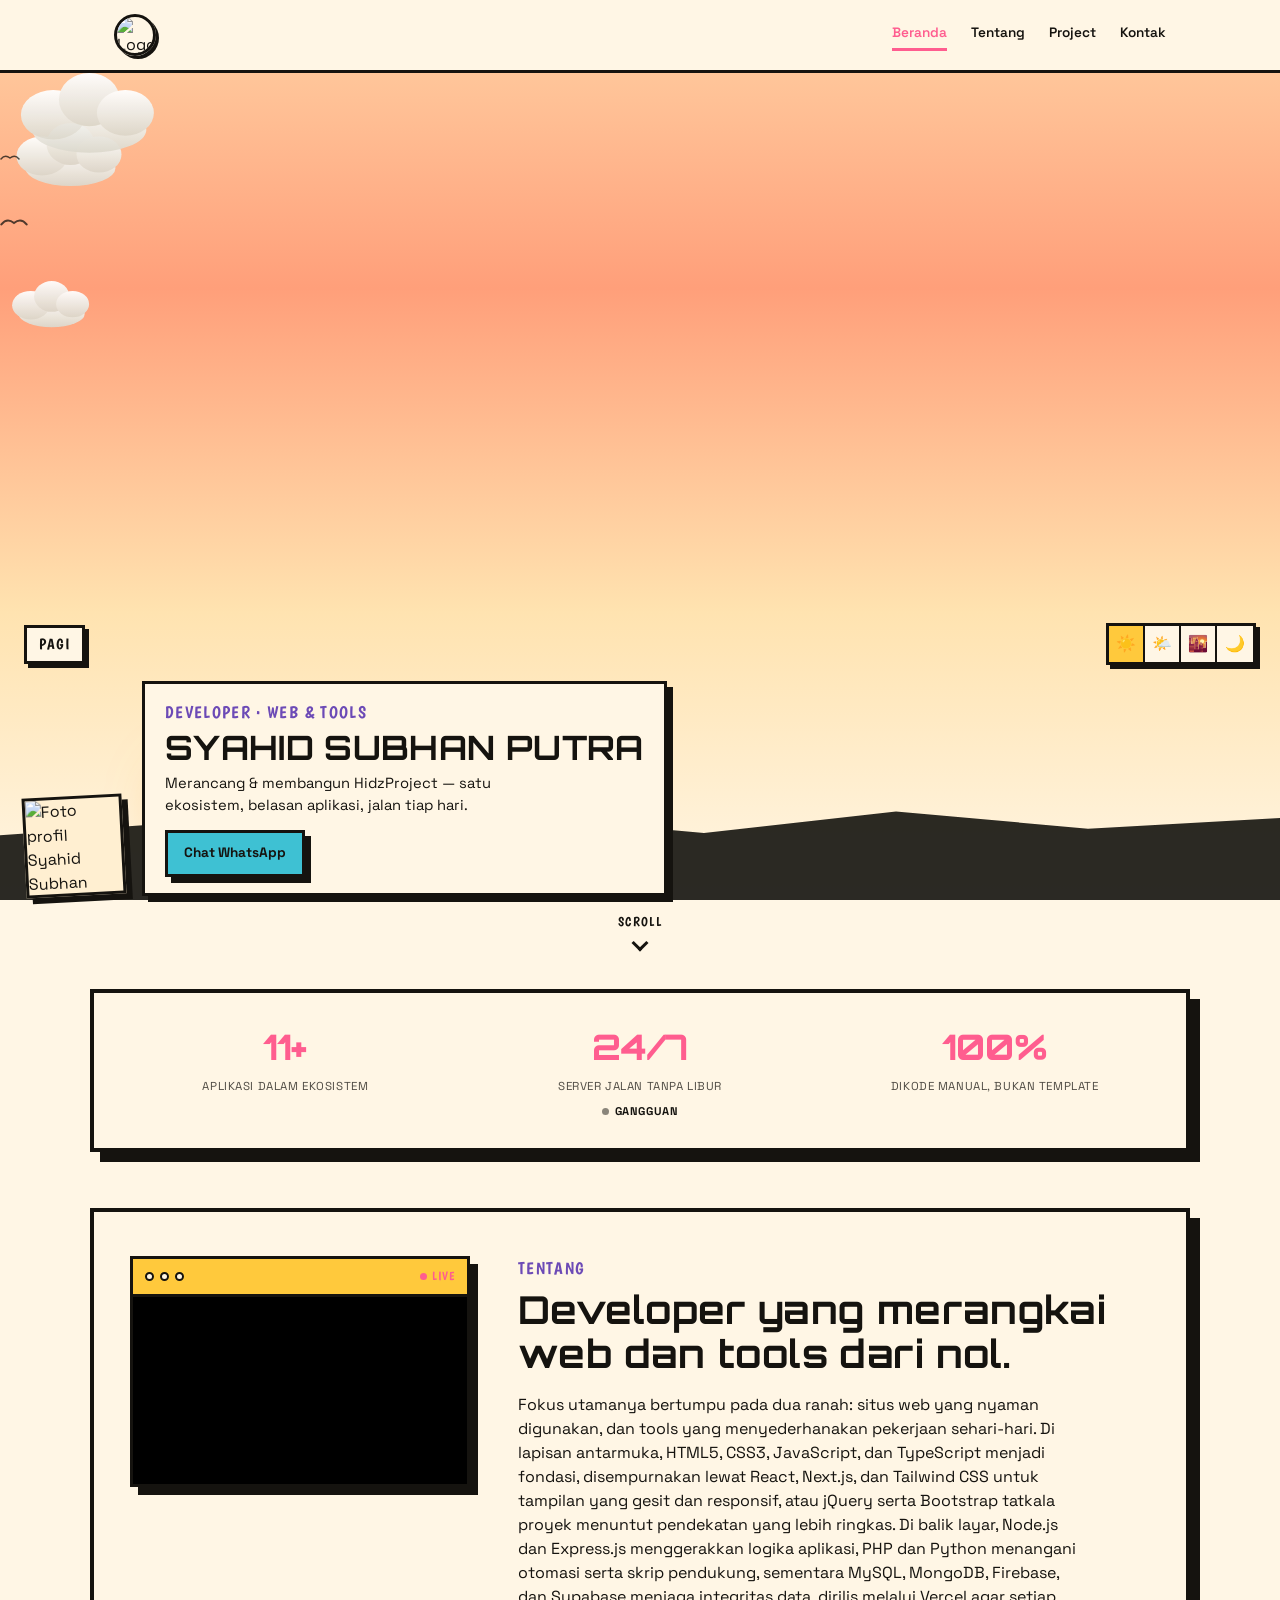
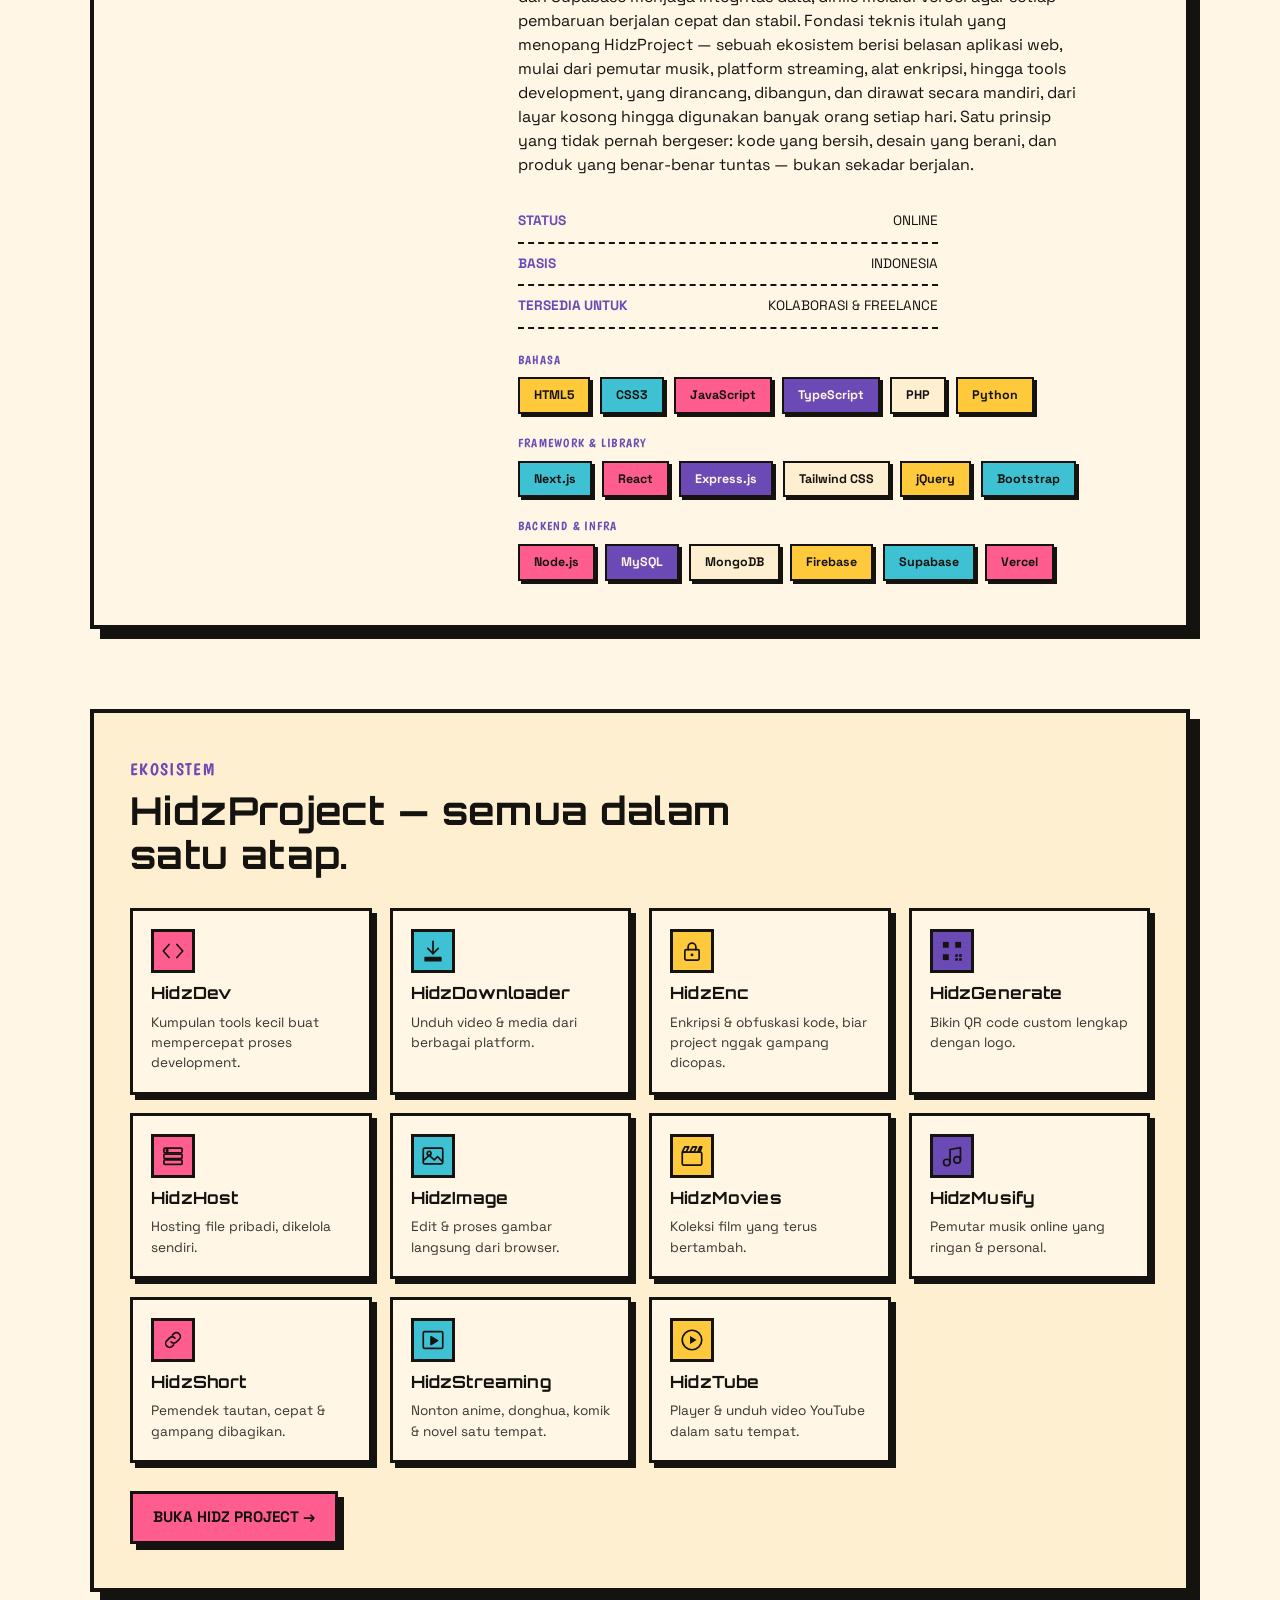
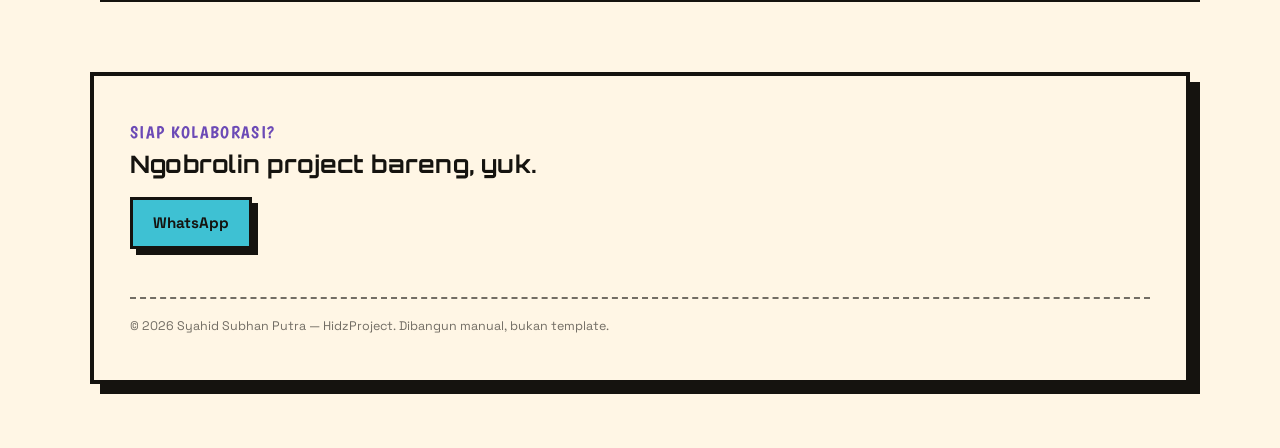
==== commit 00be7bcb: "Add files via upload" ====
--- a/index.html
+++ b/index.html
@@ -93,7 +93,6 @@
   .btn:active{ transform:translate(0,0); box-shadow:2px 2px 0 var(--ink); }
   .btn-wa{ background:var(--cyan); }
   .btn-cta{ background:var(--pink); margin-top:28px; }
-  .btn-nav{ font-size:.85rem; padding:10px 16px; }
 
   /* ============ FIXED SKY BACKGROUND ============ */
   /* This is the whole page's living backdrop -- fixed to the viewport,
@@ -126,16 +125,31 @@
   @keyframes driftC{ from{ transform:translateX(-25%); } to{ transform:translateX(120vw); } }
 
   .stars{ position:absolute; inset:0; z-index:1; opacity:0; transition:opacity 1.6s ease; }
-  .star{ position:absolute; background:#fff; border-radius:50%; animation:twinkle 2.6s ease-in-out infinite; }
-  .sparkle{ position:absolute; color:#FFF3C4; font-size:15px; animation:twinkle 3.2s ease-in-out infinite; }
+  .star{
+    position:absolute; border-radius:50%; animation:twinkle 2.6s ease-in-out infinite;
+    background:radial-gradient(circle, #fff 0%, #fff 45%, rgba(255,255,255,0) 75%);
+    box-shadow:0 0 4px 1px rgba(255,255,255,.75);
+  }
+  .sparkle{
+    position:absolute; color:#FFF3C4; font-size:15px; animation:twinkle 3.2s ease-in-out infinite;
+    text-shadow:0 0 6px rgba(255,243,196,.9), 0 0 12px rgba(255,243,196,.5);
+  }
   @keyframes twinkle{ 0%,100%{ opacity:.15; } 50%{ opacity:1; } }
 
   .meteors{ position:absolute; inset:0; z-index:1; opacity:0; transition:opacity 1.6s ease; }
   .meteor{
     position:absolute; width:74px; height:2px; border-radius:2px;
-    background:linear-gradient(90deg, rgba(255,255,255,0), #fff);
+    background:linear-gradient(90deg, rgba(255,255,255,0) 0%, rgba(255,255,255,.55) 55%, #fff 100%);
     opacity:0;
     animation:meteorFall 2.6s linear infinite;
+  }
+  .meteor::after{
+    content:'';
+    position:absolute; right:-1.5px; top:50%;
+    width:5px; height:5px; margin-top:-2.5px;
+    border-radius:50%;
+    background:#fff;
+    box-shadow:0 0 8px 2px rgba(255,255,255,.9), 0 0 16px 5px rgba(210,225,255,.55);
   }
   .meteor-1{ top:6%;  left:66%; animation-delay:.2s; }
   .meteor-2{ top:18%; left:34%; animation-delay:1.3s; }
@@ -153,18 +167,19 @@
     transition:left 1.9s ease-in-out, bottom 1.9s ease-in-out, opacity 1.3s ease, transform 1.9s ease-in-out;
     will-change:left, bottom, opacity;
   }
-  .sun{ transform:translate(-50%,50%); filter:drop-shadow(0 0 20px rgba(255,201,60,.55)); }
-  .moon{ transform:translate(-50%,50%); filter:drop-shadow(0 0 16px rgba(255,246,229,.5)); }
-  .sun-rays{ animation:spin 40s linear infinite; transform-origin:60px 60px; }
-  @keyframes spin{ to{ transform:rotate(360deg); } }
-
-  .birds{ position:absolute; inset:0; z-index:2; opacity:1; transition:opacity 1.6s ease; pointer-events:none; }
-  .bg-scene[data-phase="sore"] .birds,
-  .bg-scene[data-phase="malam"] .birds{ opacity:0; }
+  .sun{ transform:translate(-50%,50%); filter:drop-shadow(0 0 26px rgba(255,159,28,.6)); }
+  .moon{ transform:translate(-50%,50%); filter:drop-shadow(0 0 16px rgba(230,228,216,.55)); }
+
+  .birds{ position:absolute; inset:0; z-index:2; pointer-events:none; }
   .bird{ position:absolute; width:28px; opacity:.75; animation:birdFly linear infinite; }
-  .bird svg{ width:100%; display:block; }
+  .bird svg{ width:100%; display:block; transform-origin:center; animation:birdFlap .5s ease-in-out infinite; }
   .bird-1{ top:24%; animation-duration:19s; animation-delay:0s; }
   .bird-2{ top:17%; width:20px; animation-duration:25s; animation-delay:-7s; }
+  .bird-2 svg{ animation-duration:.42s; }
+  @keyframes birdFlap{
+    0%, 100%{ transform:translateY(0) rotate(0deg); }
+    50%{ transform:translateY(-3px) rotate(-6deg); }
+  }
   @keyframes birdFly{ from{ transform:translateX(-10%); } to{ transform:translateX(120vw); } }
 
   /* phase-driven positions */
@@ -199,8 +214,15 @@
     max-width:1100px; margin:0 auto; padding:14px 24px;
     display:flex; align-items:center; justify-content:space-between;
   }
-  .logo{ font-family:'Orbitron',sans-serif; font-weight:800; font-size:1.3rem; letter-spacing:.04em; }
-  .logo-dot{ color:var(--pink); }
+  .logo{ display:inline-flex; align-items:center; }
+  .logo-mark{
+    width:42px; height:42px;
+    border-radius:50%;
+    border:var(--border-w) solid var(--ink);
+    box-shadow:3px 3px 0 var(--ink);
+    object-fit:cover;
+    display:block;
+  }
   .nav-links{ display:flex; gap:24px; font-size:.85rem; font-weight:600; }
   .nav-links a{ text-decoration:none; position:relative; padding-bottom:4px; }
   .nav-links a.active{ color:var(--pink); }
@@ -295,7 +317,7 @@
     box-shadow:6px 6px 0 var(--ink);
     padding:16px 20px;
   }
-  .hero-card h1{ font-size:clamp(1.3rem,4.4vw,2.1rem); }
+  .hero-card h1{ font-size:clamp(1.3rem,4.4vw,2.1rem); white-space:nowrap; overflow:hidden; }
   .hero-name .letter{
     display:inline-block;
     opacity:0;
@@ -347,6 +369,22 @@
   .stat-number{ font-family:'Orbitron',sans-serif; font-size:clamp(1.5rem,5vw,2.2rem); font-weight:800; color:var(--pink); }
   .stat-label{ font-size:.72rem; letter-spacing:.05em; opacity:.75; }
   @media (max-width:600px){ .stats-panel{ grid-template-columns:1fr; gap:14px; } }
+
+  .server-status{
+    display:inline-flex; align-items:center; justify-content:center; gap:6px;
+    margin-top:4px;
+    font-size:.7rem; font-weight:700; letter-spacing:.05em;
+  }
+  .status-dot{
+    width:7px; height:7px; border-radius:50%;
+    background:var(--ink); opacity:.35;
+  }
+  .server-status.is-online .status-dot{
+    background:var(--pink); opacity:1;
+    animation:blink 1.4s ease-in-out infinite;
+  }
+  .server-status.is-online .status-text{ color:var(--pink); }
+  .server-status.is-offline .status-dot{ background:var(--ink); opacity:.5; }
 
   /* ============ ABOUT ============ */
   .about-grid{
@@ -455,6 +493,7 @@
     .cam-widget{ max-width:320px; }
     .hero-content-row{ flex-direction:column; align-items:flex-start; }
     .avatar-frame{ width:80px; height:80px; }
+    .hero-card{ width:100%; }
     .panel{ padding:32px 22px; }
     .scroll-cue{ display:none; }
   }
@@ -480,13 +519,52 @@
 
     <div class="clouds">
       <div class="cloud cloud-a">
-        <svg viewBox="0 0 100 60"><path d="M20 45 Q10 45 10 35 Q10 25 20 25 Q22 12 38 12 Q54 12 56 25 Q70 22 74 34 Q78 45 66 45 Z" fill="#FFF6E5" stroke="#15130F" stroke-width="4" stroke-linejoin="round"/></svg>
+        <svg viewBox="0 0 100 60">
+          <defs>
+            <linearGradient id="cloudShadeA" x1="0" y1="0" x2="0" y2="1">
+              <stop offset="0%" stop-color="#FFFFFF"/>
+              <stop offset="100%" stop-color="#DCD8CC"/>
+            </linearGradient>
+          </defs>
+          <g fill="url(#cloudShadeA)">
+            <ellipse cx="47" cy="40" rx="30" ry="12"/>
+            <ellipse cx="28" cy="32" rx="17" ry="13"/>
+            <ellipse cx="47" cy="24" rx="16" ry="14"/>
+            <ellipse cx="66" cy="31" rx="15" ry="12"/>
+          </g>
+        </svg>
       </div>
       <div class="cloud cloud-b">
-        <svg viewBox="0 0 100 60"><path d="M20 45 Q10 45 10 35 Q10 25 20 25 Q22 12 38 12 Q54 12 56 25 Q70 22 74 34 Q78 45 66 45 Z" fill="#FFF6E5" stroke="#15130F" stroke-width="4" stroke-linejoin="round"/></svg>
+        <svg viewBox="0 0 100 60">
+          <defs>
+            <linearGradient id="cloudShadeB" x1="0" y1="0" x2="0" y2="1">
+              <stop offset="0%" stop-color="#FFFFFF"/>
+              <stop offset="100%" stop-color="#DCD8CC"/>
+            </linearGradient>
+          </defs>
+          <g fill="url(#cloudShadeB)">
+            <ellipse cx="47" cy="40" rx="30" ry="12"/>
+            <ellipse cx="28" cy="32" rx="17" ry="13"/>
+            <ellipse cx="47" cy="24" rx="16" ry="14"/>
+            <ellipse cx="66" cy="31" rx="15" ry="12"/>
+          </g>
+        </svg>
       </div>
       <div class="cloud cloud-c">
-        <svg viewBox="0 0 100 60"><path d="M20 45 Q10 45 10 35 Q10 25 20 25 Q22 12 38 12 Q54 12 56 25 Q70 22 74 34 Q78 45 66 45 Z" fill="#FFF6E5" stroke="#15130F" stroke-width="4" stroke-linejoin="round"/></svg>
+        <svg viewBox="0 0 100 60">
+          <defs>
+            <linearGradient id="cloudShadeC" x1="0" y1="0" x2="0" y2="1">
+              <stop offset="0%" stop-color="#FFFFFF"/>
+              <stop offset="100%" stop-color="#DCD8CC"/>
+            </linearGradient>
+          </defs>
+          <g fill="url(#cloudShadeC)">
+            <ellipse cx="47" cy="40" rx="30" ry="12"/>
+            <ellipse cx="28" cy="32" rx="17" ry="13"/>
+            <ellipse cx="47" cy="24" rx="16" ry="14"/>
+            <ellipse cx="66" cy="31" rx="15" ry="12"/>
+          </g>
+        </svg>
       </div>
     </div>
 
@@ -503,28 +581,35 @@
     </div>
 
     <svg class="celestial sun" id="sunEl" viewBox="0 0 120 120">
-      <g class="sun-rays" fill="#FFC93C" stroke="#15130F" stroke-width="3">
-        <rect x="56" y="2"  width="8" height="18" rx="3" transform="rotate(0 60 60)"/>
-        <rect x="56" y="2"  width="8" height="18" rx="3" transform="rotate(45 60 60)"/>
-        <rect x="56" y="2"  width="8" height="18" rx="3" transform="rotate(90 60 60)"/>
-        <rect x="56" y="2"  width="8" height="18" rx="3" transform="rotate(135 60 60)"/>
-        <rect x="56" y="2"  width="8" height="18" rx="3" transform="rotate(180 60 60)"/>
-        <rect x="56" y="2"  width="8" height="18" rx="3" transform="rotate(225 60 60)"/>
-        <rect x="56" y="2"  width="8" height="18" rx="3" transform="rotate(270 60 60)"/>
-        <rect x="56" y="2"  width="8" height="18" rx="3" transform="rotate(315 60 60)"/>
-      </g>
-      <circle cx="60" cy="60" r="28" fill="#FFC93C" stroke="#15130F" stroke-width="5"/>
-      <circle cx="51" cy="57" r="3.2" fill="#15130F"/>
-      <circle cx="69" cy="57" r="3.2" fill="#15130F"/>
-      <path d="M49 69 Q60 78 71 69" stroke="#15130F" stroke-width="4" fill="none" stroke-linecap="round"/>
+      <defs>
+        <radialGradient id="sunGlow" cx="50%" cy="50%" r="50%">
+          <stop offset="0%" stop-color="#FFF6D8" stop-opacity=".9"/>
+          <stop offset="45%" stop-color="#FFC93C" stop-opacity=".5"/>
+          <stop offset="100%" stop-color="#FF9F1C" stop-opacity="0"/>
+        </radialGradient>
+        <radialGradient id="sunCore" cx="40%" cy="36%" r="70%">
+          <stop offset="0%" stop-color="#FFFCEF"/>
+          <stop offset="45%" stop-color="#FFD24C"/>
+          <stop offset="100%" stop-color="#FF9F1C"/>
+        </radialGradient>
+      </defs>
+      <circle cx="60" cy="60" r="58" fill="url(#sunGlow)"/>
+      <circle cx="60" cy="60" r="30" fill="url(#sunCore)"/>
     </svg>
 
     <svg class="celestial moon" id="moonEl" viewBox="0 0 120 120">
-      <path d="M60 20 A40 40 0 1 0 60 100 A32 32 0 1 1 60 20 Z" fill="#FFF6E5" stroke="#15130F" stroke-width="5" stroke-linejoin="round"/>
-      <circle cx="56" cy="52" r="2.6" fill="#15130F"/>
-      <circle cx="52" cy="66" r="2" fill="#15130F"/>
-      <path d="M46 58 q4 3 8 0" stroke="#15130F" stroke-width="3" fill="none" stroke-linecap="round"/>
-      <path d="M58 58 q4 3 8 0" stroke="#15130F" stroke-width="3" fill="none" stroke-linecap="round"/>
+      <defs>
+        <radialGradient id="moonShade" cx="38%" cy="32%" r="75%">
+          <stop offset="0%" stop-color="#FFFDF6"/>
+          <stop offset="55%" stop-color="#E7E3D6"/>
+          <stop offset="100%" stop-color="#B7B3A6"/>
+        </radialGradient>
+      </defs>
+      <path d="M105 63.95A45 45 0 1 1 56.05 15 35 35 0 0 0 105 63.95Z" fill="url(#moonShade)"/>
+      <circle cx="42" cy="48" r="6" fill="#C7C2B4" opacity=".5"/>
+      <circle cx="33" cy="70" r="4" fill="#C7C2B4" opacity=".45"/>
+      <circle cx="55" cy="78" r="3" fill="#C7C2B4" opacity=".4"/>
+      <circle cx="28" cy="52" r="2.4" fill="#C7C2B4" opacity=".4"/>
     </svg>
 
     <div class="ground"></div>
@@ -533,14 +618,15 @@
   <!-- ============ NAV ============ -->
   <header class="nav">
     <div class="nav-inner">
-      <span class="logo">SSP<span class="logo-dot">.</span></span>
+      <span class="logo">
+        <img class="logo-mark" src="https://www.gobox.my.id/file/yYCmVbg1eo4v.png" alt="Logo HidzProject">
+      </span>
       <nav class="nav-links">
         <a href="#beranda">Beranda</a>
         <a href="#tentang">Tentang</a>
         <a href="#project">Project</a>
         <a href="#kontak">Kontak</a>
       </nav>
-      <a class="btn btn-nav btn-wa" href="https://wa.me/6288266006543" target="_blank" rel="noopener">Chat WhatsApp</a>
       <button type="button" class="nav-toggle" id="navToggle" aria-label="Buka menu" aria-expanded="false" aria-controls="mobileNav">
         <span></span><span></span><span></span>
       </button>
@@ -551,7 +637,7 @@
         <a href="#tentang">Tentang</a>
         <a href="#project">Project</a>
         <a href="#kontak">Kontak</a>
-        <a class="btn btn-wa" href="https://wa.me/6288266006543" target="_blank" rel="noopener">Chat WhatsApp</a>
+        <a class="btn btn-wa" href="https://wa.me/6288266006543" target="_blank" rel="noopener">WhatsApp</a>
       </div>
     </div>
   </header>
@@ -593,6 +679,10 @@
       <div class="stat-item">
         <span class="stat-number">24/7</span>
         <span class="stat-label">SERVER JALAN TANPA LIBUR</span>
+        <span class="server-status" id="serverStatus" role="status" aria-live="polite">
+          <span class="status-dot"></span>
+          <span class="status-text" id="statusText">MENGECEK…</span>
+        </span>
       </div>
       <div class="stat-item">
         <span class="stat-number" data-count-to="100" data-suffix="%">0</span>
@@ -614,8 +704,8 @@
 
       <div class="about-text" data-reveal>
         <p class="eyebrow">TENTANG</p>
-        <h2>Bukan sekadar bikin website.</h2>
-        <p class="body-copy">Ngoding berawal dari iseng bikin halaman HTML, sekarang jadi belasan aplikasi web yang jalan bareng dalam satu ekosistem: HidzProject. Dari pemutar musik, platform streaming, alat enkripsi, sampai tools development — semuanya dirancang, dikode, dan diurus sendiri, dari layar kosong sampai dipakai orang tiap hari. Suka desain yang berani, kode yang rapi, dan level tantangan yang bikin lupa waktu.</p>
+        <h2>Developer yang merangkai web dan tools dari nol.</h2>
+        <p class="body-copy">Fokus utamanya bertumpu pada dua ranah: situs web yang nyaman digunakan, dan tools yang menyederhanakan pekerjaan sehari-hari. Di lapisan antarmuka, HTML5, CSS3, JavaScript, dan TypeScript menjadi fondasi, disempurnakan lewat React, Next.js, dan Tailwind CSS untuk tampilan yang gesit dan responsif, atau jQuery serta Bootstrap tatkala proyek menuntut pendekatan yang lebih ringkas. Di balik layar, Node.js dan Express.js menggerakkan logika aplikasi, PHP dan Python menangani otomasi serta skrip pendukung, sementara MySQL, MongoDB, Firebase, dan Supabase menjaga integritas data, dirilis melalui Vercel agar setiap pembaruan berjalan cepat dan stabil. Fondasi teknis itulah yang menopang HidzProject — sebuah ekosistem berisi belasan aplikasi web, mulai dari pemutar musik, platform streaming, alat enkripsi, hingga tools development, yang dirancang, dibangun, dan dirawat secara mandiri, dari layar kosong hingga digunakan banyak orang setiap hari. Satu prinsip yang tidak pernah bergeser: kode yang bersih, desain yang berani, dan produk yang benar-benar tuntas — bukan sekadar berjalan.</p>
 
         <ul class="status-list">
           <li><span>STATUS</span><span>ONLINE</span></li>
@@ -796,7 +886,7 @@
         </article>
       </div>
 
-      <a class="btn btn-cta" href="https://hidzproject.my.id" target="_blank" rel="noopener">Buka HidzProject.my.id →</a>
+      <a class="btn btn-cta" href="https://hidzproject.my.id" target="_blank" rel="noopener">BUKA HIDZ PROJECT →</a>
     </div>
   </section>
 
@@ -806,7 +896,7 @@
     <div class="panel footer-panel">
       <p class="eyebrow" data-reveal>SIAP KOLABORASI?</p>
       <h2 data-reveal>Ngobrolin project bareng, yuk.</h2>
-      <a class="btn btn-wa" data-reveal href="https://wa.me/6288266006543" target="_blank" rel="noopener">wa.me/6288266006543</a>
+      <a class="btn btn-wa" data-reveal href="https://wa.me/6288266006543" target="_blank" rel="noopener">WhatsApp</a>
       <p class="footer-credit">© 2026 Syahid Subhan Putra — HidzProject. Dibangun manual, bukan template.</p>
     </div>
   </footer>
@@ -843,6 +933,29 @@
     nameEl.innerHTML = '<span class="hero-name" aria-hidden="true">' + markup + '</span>';
   }
 
+  // ============ FIT NAMA HERO KE SATU BARIS ============
+  // Nama wajib tampil satu baris di kartu manapun ukurannya. Kalau lebar
+  // teks asli lebih besar dari lebar kartu, font diperkecil proporsional
+  // supaya tetap muat tanpa turun baris.
+  function fitHeroName(){
+    if (!nameEl) return;
+    nameEl.style.fontSize = '';
+    var baseSize = parseFloat(getComputedStyle(nameEl).fontSize);
+    var available = nameEl.clientWidth;
+    var required = nameEl.scrollWidth;
+    if (required > available && available > 0){
+      var newSize = (baseSize * (available / required)) * 0.97;
+      nameEl.style.fontSize = Math.max(newSize, 12) + 'px';
+    }
+  }
+  fitHeroName();
+
+  var heroNameResizeTimer = null;
+  window.addEventListener('resize', function(){
+    clearTimeout(heroNameResizeTimer);
+    heroNameResizeTimer = setTimeout(fitHeroName, 150);
+  });
+
   // ============ SKY PHASE CYCLE ============
   var phases = ['pagi','siang','sore','malam'];
   var gradients = {
@@ -863,6 +976,7 @@
   var cycleTimer = null;
 
   var labels = { pagi:'PAGI', siang:'SIANG', sore:'SORE', malam:'MALAM' };
+  var dayPhases = { pagi:true, siang:true };
 
   function setActiveButton(phase){
     switchButtons.forEach(function(btn){
@@ -870,11 +984,55 @@
     });
   }
 
+  // ============ BURUNG: TERBANG KELUAR SAAT MASUK SORE/MALAM ============
+  // Burung tidak boleh langsung hilang (fade) di tengah layar saat fase
+  // berganti. Posisi terbangnya saat ini "dikunci" lalu dilanjutkan sampai
+  // benar-benar keluar ke kanan layar, baru dianggap hilang.
+  var birdEls = document.querySelectorAll('.bird');
+
+  function sendBirdsAway(){
+    var vw = window.innerWidth;
+    birdEls.forEach(function(bird){
+      // posisi X asli diambil dari layout (bukan parsing string transform),
+      // supaya tetap akurat di semua browser walau format matrix-nya beda-beda
+      var currentX = bird.getBoundingClientRect().left;
+      var totalDistance = vw * 1.2;
+      var durationMs = (parseFloat(getComputedStyle(bird).animationDuration) || 20) * 1000;
+      var speed = totalDistance / durationMs;
+      var targetX = vw * 1.3;
+      var remaining = Math.max(targetX - currentX, vw * 0.15);
+      var travelSec = (remaining / speed) / 1000;
+      // dibatasi maksimal 2.6s supaya burung pasti tuntas keluar layar
+      // sebelum siklus fase otomatis (tiap 5 detik) berpindah lagi
+      travelSec = Math.min(Math.max(travelSec, 0.7), 2.6);
+
+      bird.style.animation = 'none';
+      bird.style.transform = 'translateX(' + currentX + 'px)';
+      void bird.offsetWidth;
+      bird.style.transition = 'transform ' + travelSec.toFixed(2) + 's linear';
+      bird.style.transform = 'translateX(' + targetX + 'px)';
+    });
+  }
+
+  function resetBirdsForFlight(){
+    birdEls.forEach(function(bird){
+      bird.style.transition = '';
+      bird.style.transform = '';
+      bird.style.animation = '';
+    });
+  }
+
   function applyPhase(phase){
     var newIdx = phases.indexOf(phase);
     if (newIdx === -1 || phase === phases[idx]) return;
+    var prevPhase = phases[idx];
     idx = newIdx;
     inactive.style.background = gradients[phase];
+
+    var wasDay = !!dayPhases[prevPhase];
+    var isDay = !!dayPhases[phase];
+    if (wasDay && !isDay) sendBirdsAway();
+    if (!wasDay && isDay) resetBirdsForFlight();
 
     requestAnimationFrame(function(){
       inactive.classList.add('is-active');
@@ -1019,6 +1177,52 @@
   backToTop.addEventListener('click', function(){
     window.scrollTo({ top: 0, behavior: 'smooth' });
   });
+
+  // ============ STATUS SERVER (LIVE PING) ============
+  // Ngecek domain utama HidzProject nyala atau nggak lewat fetch mode
+  // no-cors. Nggak bisa baca status code aslinya (keterbatasan CORS),
+  // tapi kalau request berhasil nyambung berarti server memang hidup.
+  var SERVER_STATUS_URL = 'https://hidzproject.my.id/';
+  var serverStatusEl = document.getElementById('serverStatus');
+  var statusTextEl = document.getElementById('statusText');
+
+  function setServerStatus(state){
+    if (!serverStatusEl) return;
+    serverStatusEl.classList.remove('is-online', 'is-offline', 'is-checking');
+    serverStatusEl.classList.add('is-' + state);
+    if (statusTextEl){
+      statusTextEl.textContent =
+        state === 'online' ? 'ONLINE' :
+        state === 'offline' ? 'GANGGUAN' : 'MENGECEK…';
+    }
+  }
+
+  function pingServer(){
+    if (!serverStatusEl || !window.fetch) return;
+    setServerStatus('checking');
+
+    var timedOut = false;
+    var controller = (typeof AbortController !== 'undefined') ? new AbortController() : null;
+    var timer = setTimeout(function(){
+      timedOut = true;
+      if (controller) controller.abort();
+    }, 6000);
+
+    fetch(SERVER_STATUS_URL, {
+      mode: 'no-cors',
+      cache: 'no-store',
+      signal: controller ? controller.signal : undefined
+    }).then(function(){
+      clearTimeout(timer);
+      if (!timedOut) setServerStatus('online');
+    }).catch(function(){
+      clearTimeout(timer);
+      setServerStatus('offline');
+    });
+  }
+
+  pingServer();
+  setInterval(pingServer, 30000);
 })();
 </script>
 
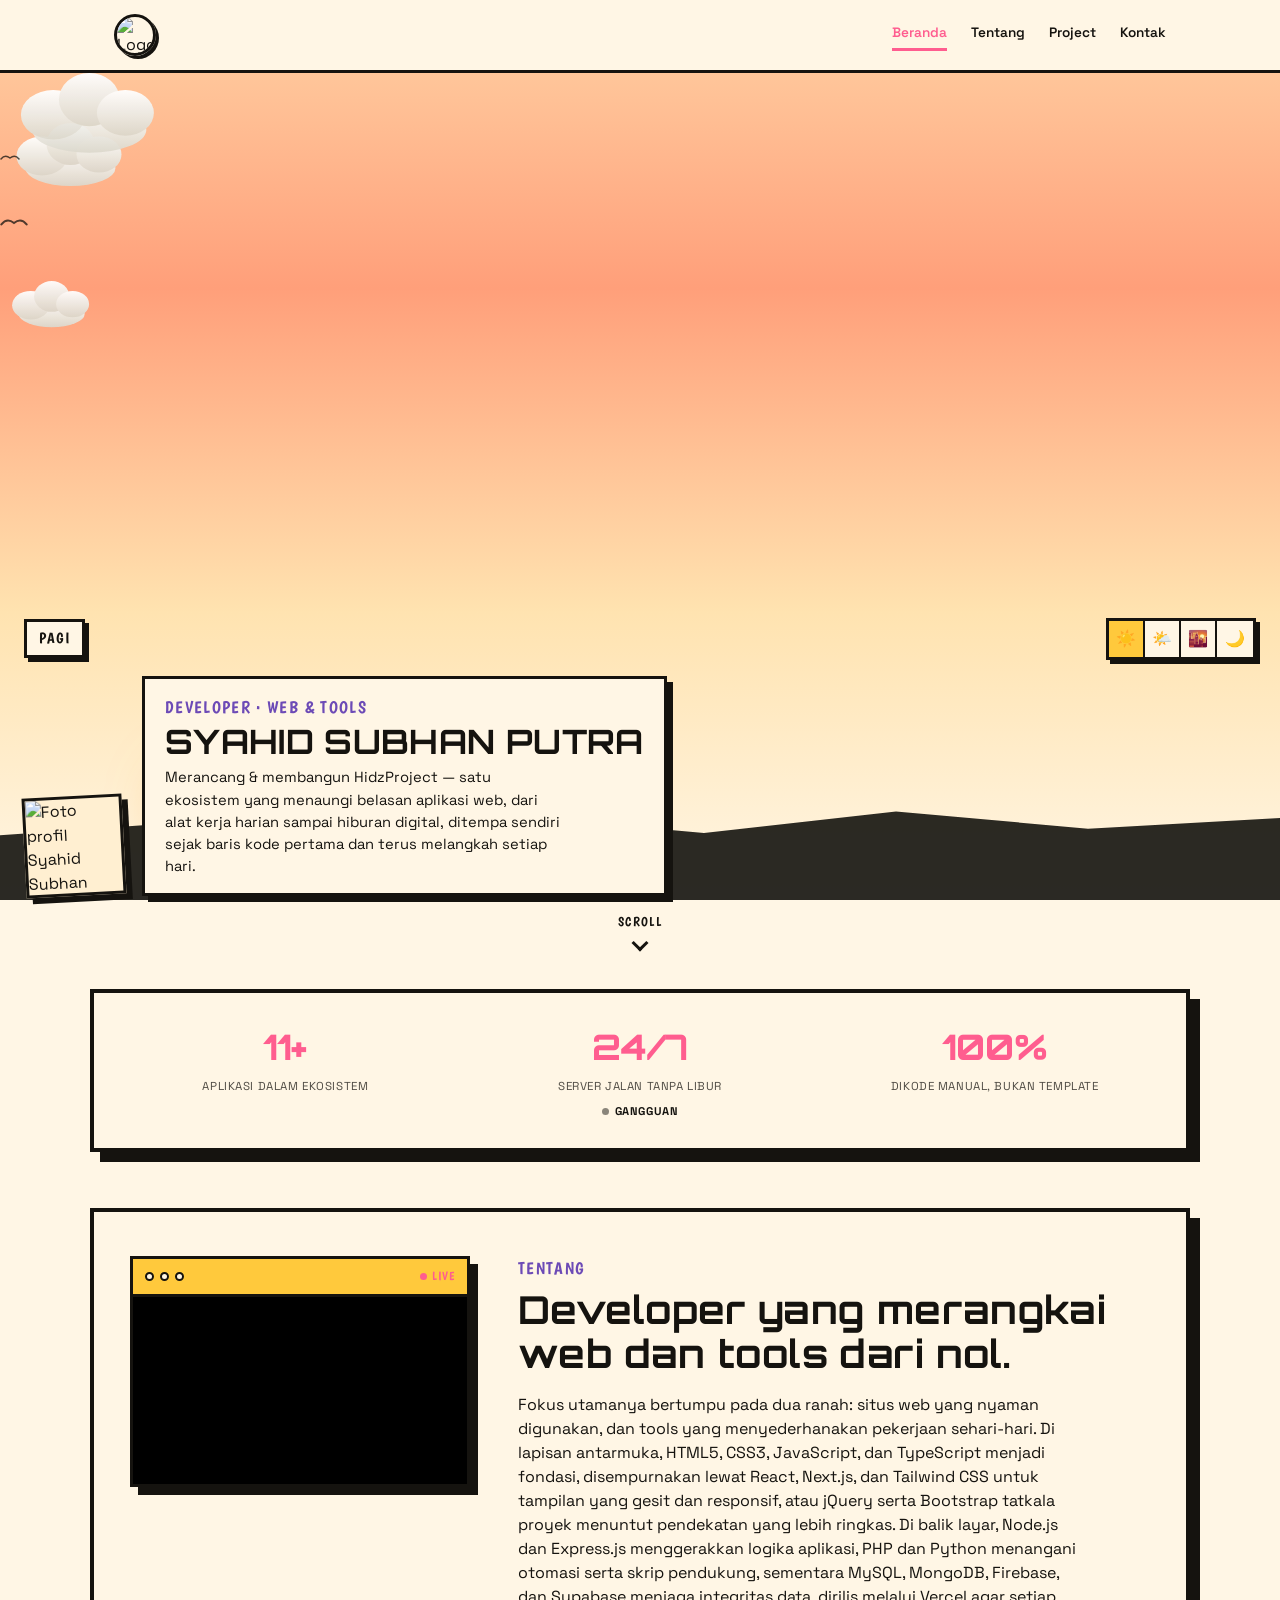
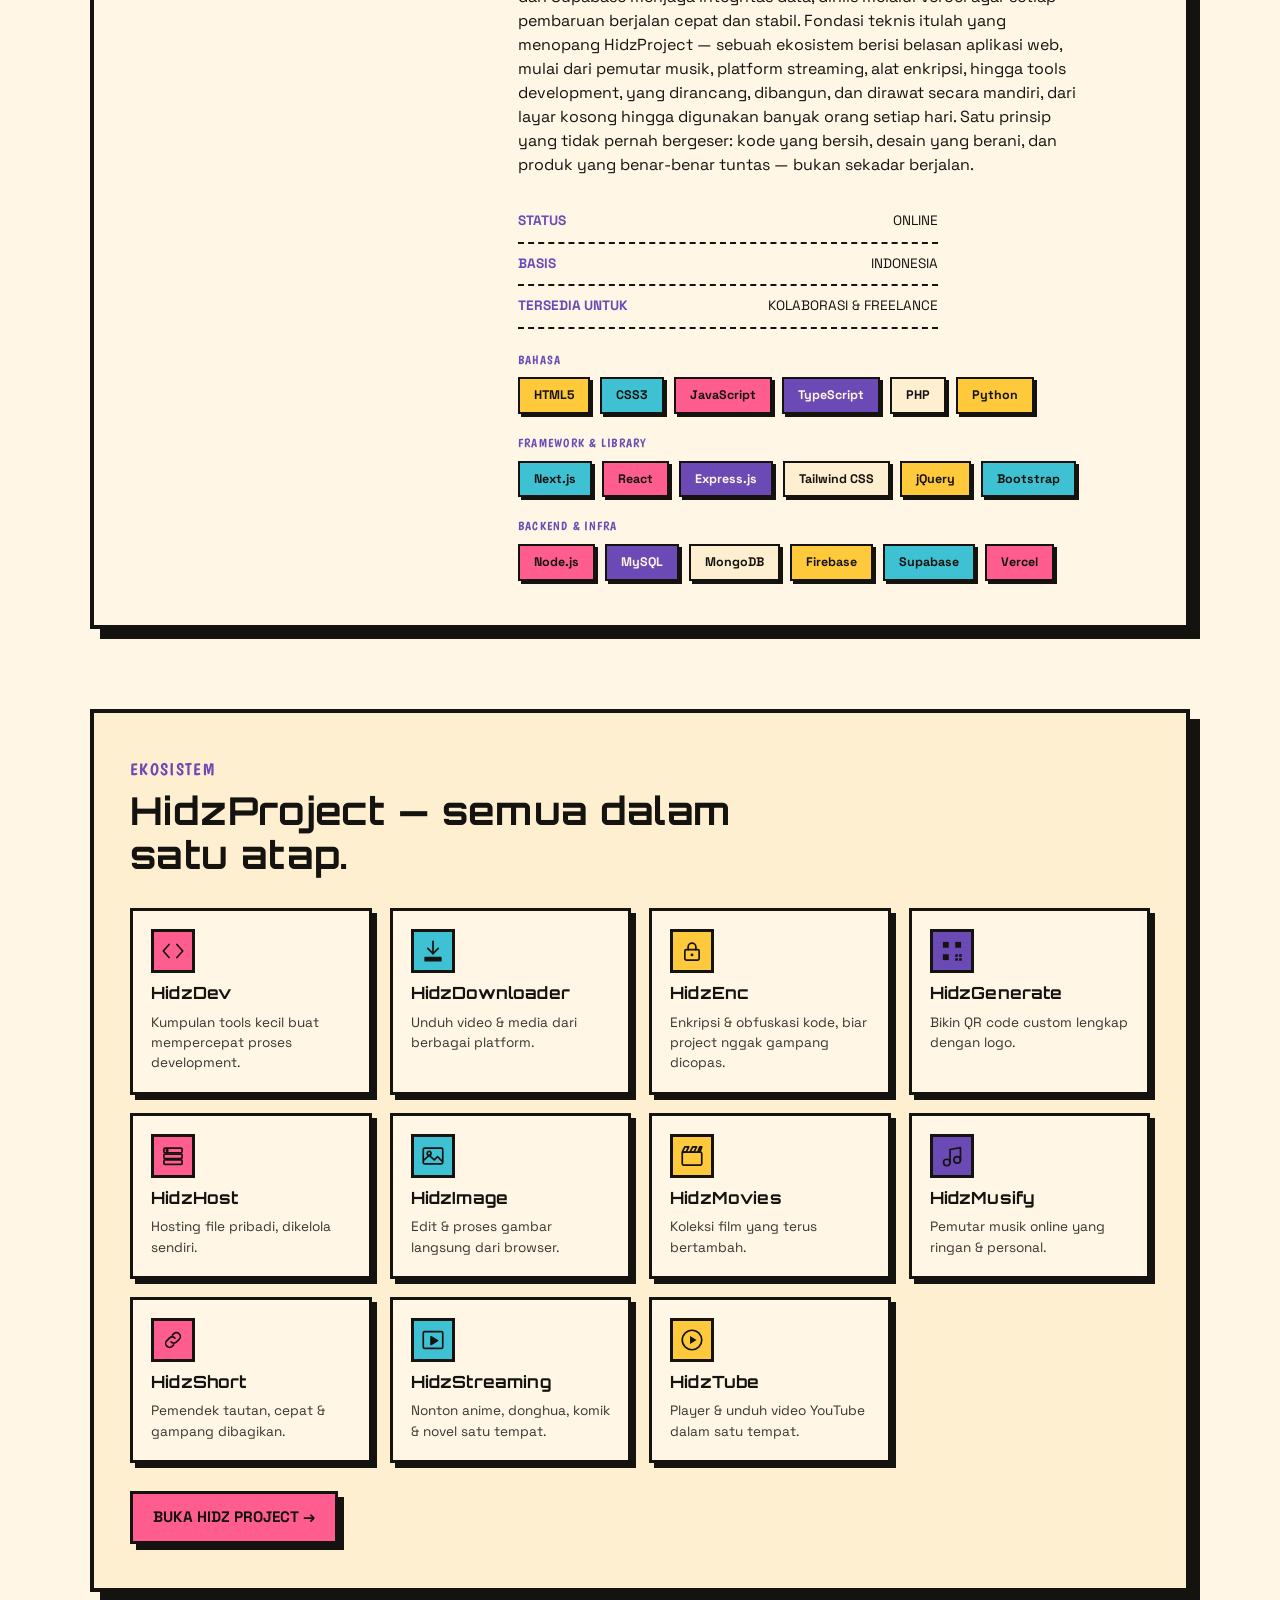
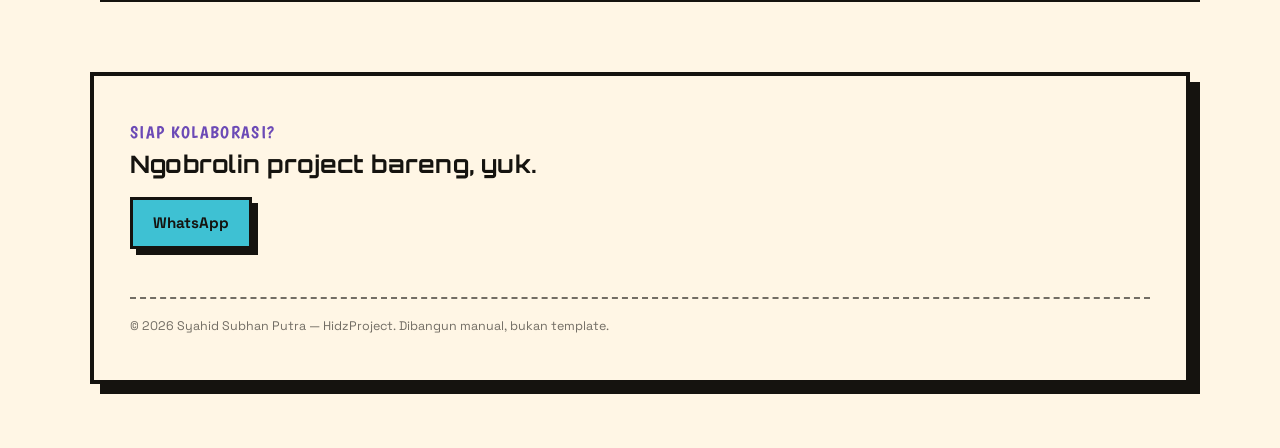
==== commit e17efe19: "Add files via upload" ====
--- a/index.html
+++ b/index.html
@@ -661,8 +661,7 @@
       <div class="hero-card">
         <p class="eyebrow" style="margin-bottom:2px;">DEVELOPER · WEB &amp; TOOLS</p>
         <h1>SYAHID SUBHAN PUTRA</h1>
-        <p class="tagline">Merancang &amp; membangun HidzProject — satu ekosistem, belasan aplikasi, jalan tiap hari.</p>
-        <a class="btn btn-wa" href="https://wa.me/6288266006543" target="_blank" rel="noopener">Chat WhatsApp</a>
+        <p class="tagline">Merancang &amp; membangun HidzProject — satu ekosistem yang menaungi belasan aplikasi web, dari alat kerja harian sampai hiburan digital, ditempa sendiri sejak baris kode pertama dan terus melangkah setiap hari.</p>
       </div>
     </div>
 
